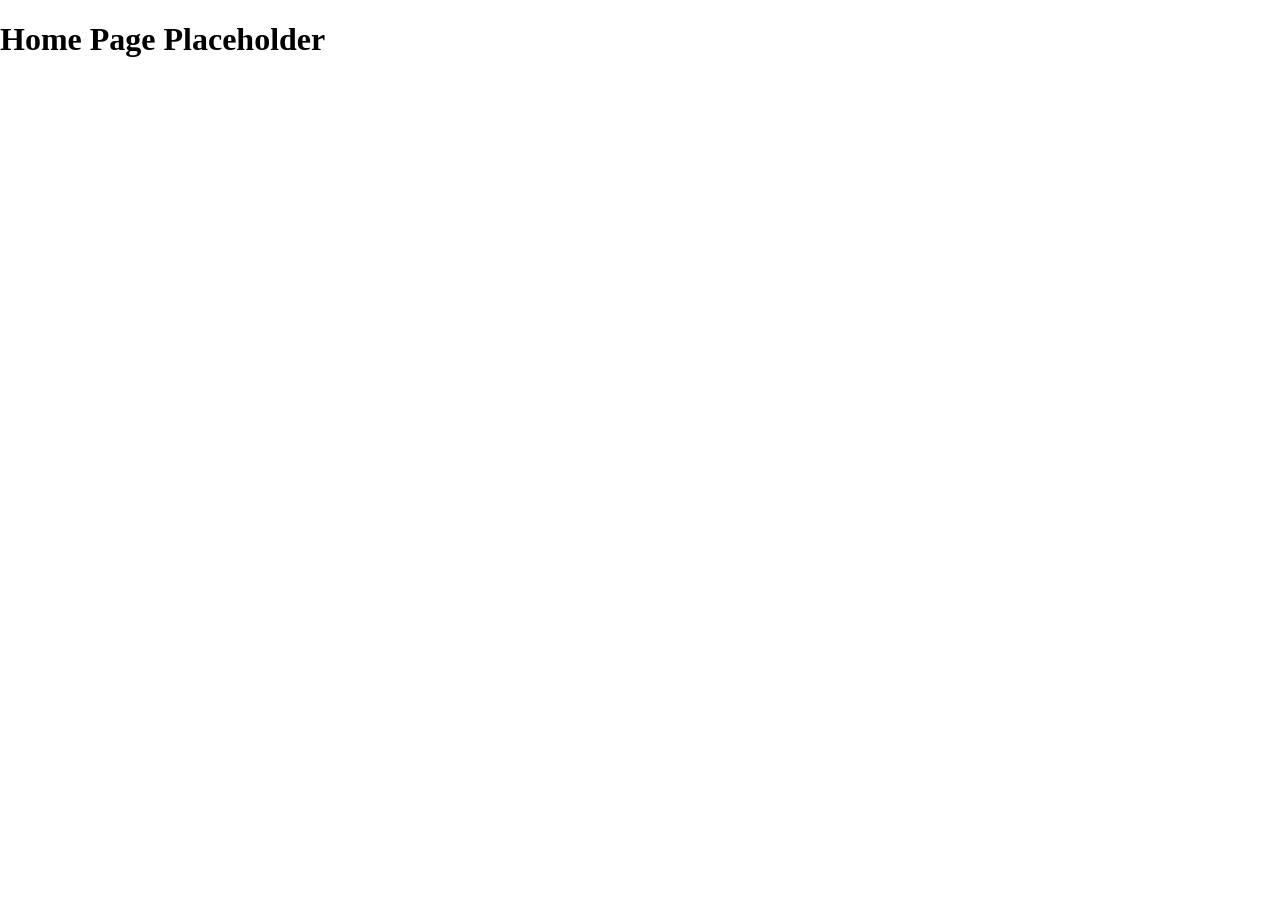
==== index.html @ e641b6b2 "Initial folder structure" ====
<!DOCTYPE html>
<html lang="en">
<head>
    <meta charset="UTF-8">
    <meta name="viewport" content="width=device-width, initial-scale=1.0">
    <title>Home - Sundhip Portfolio</title>
    <link rel="stylesheet" href="styles/main.css">
</head>
<body>
    <h1>Home Page Placeholder</h1>
</body>
</html>
---- styles/main.css ----
/* CSS Blueprint - Styling will be fully implemented in the next steps */
body {
    margin: 0;
    padding: 0;
}
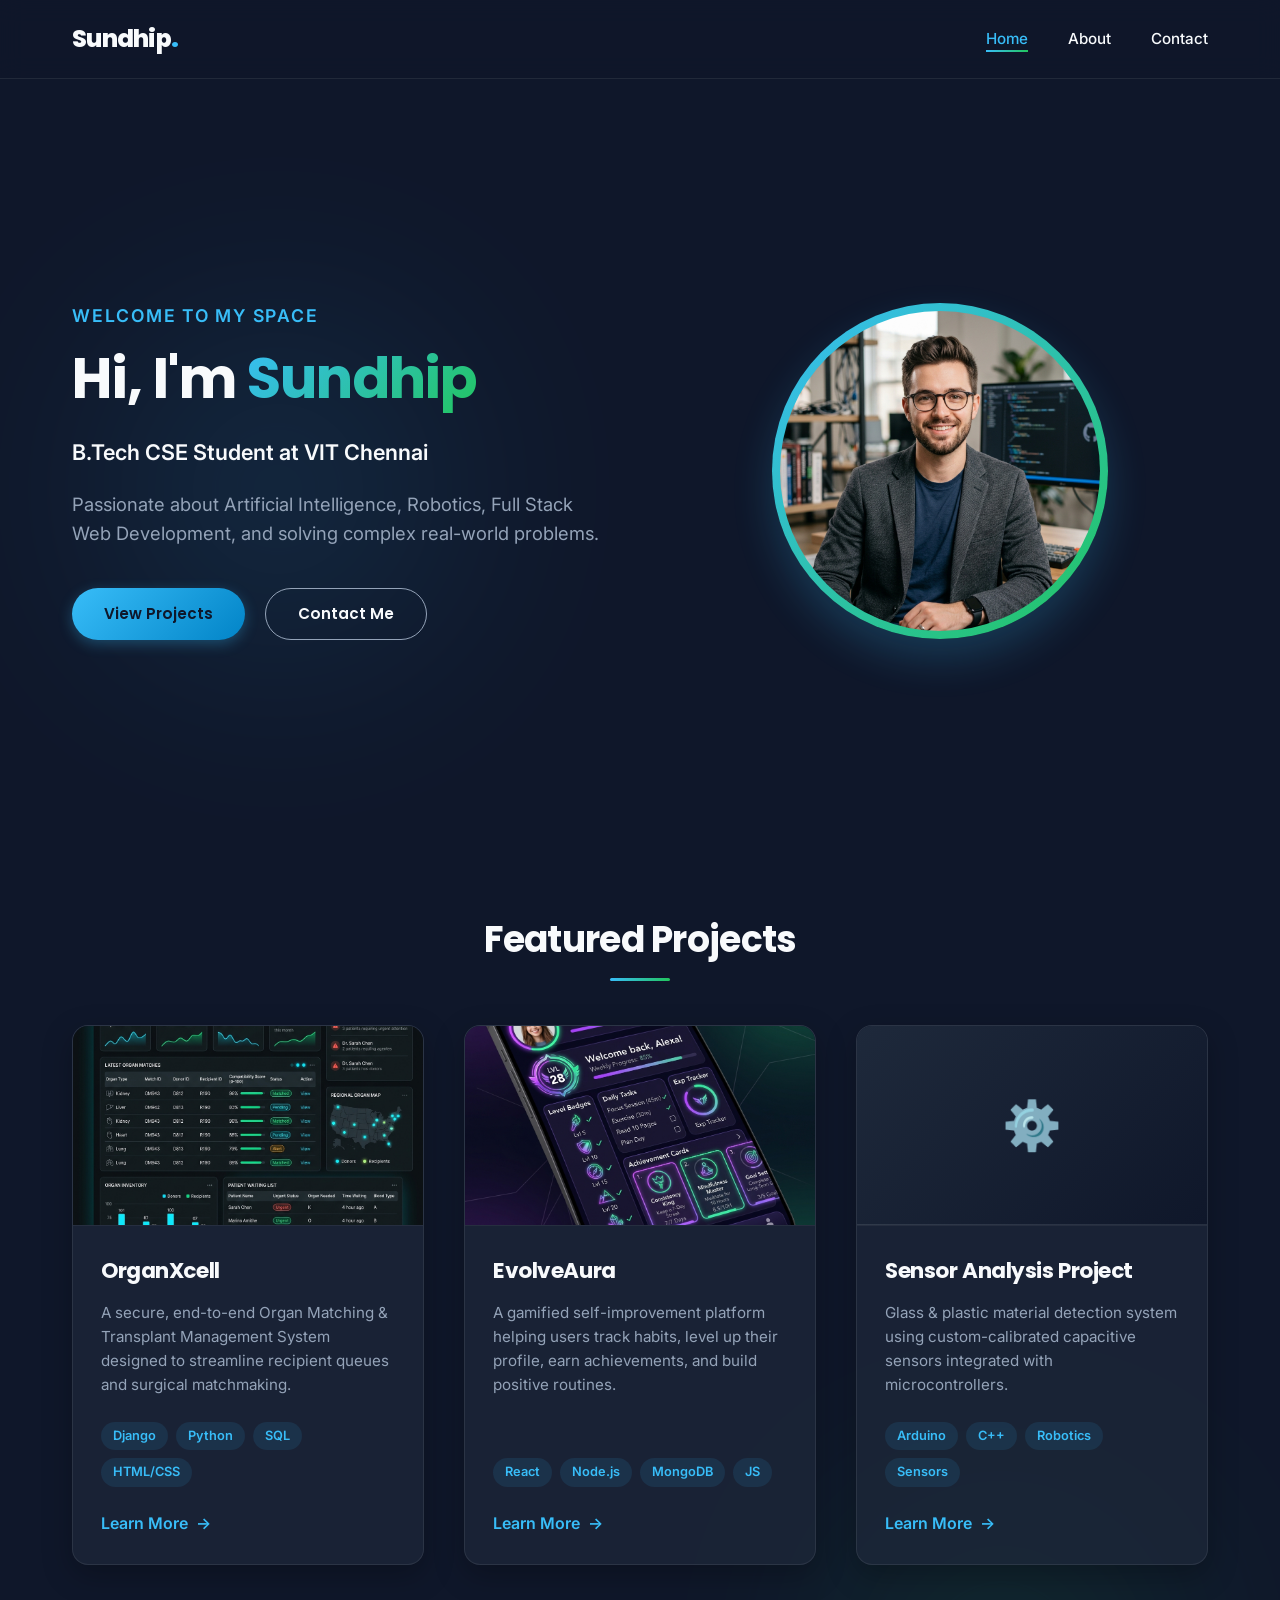
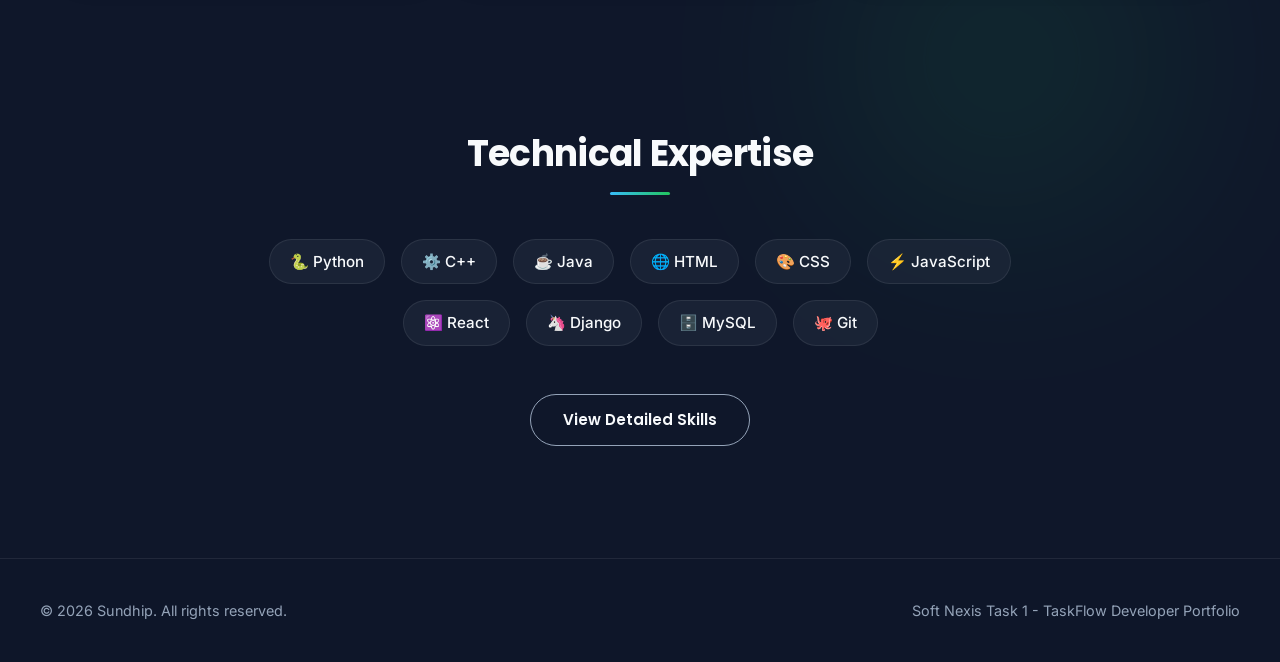
==== commit 92c2e111: "Added Home Page" ====
--- a/index.html
+++ b/index.html
@@ -3,10 +3,176 @@
 <head>
     <meta charset="UTF-8">
     <meta name="viewport" content="width=device-width, initial-scale=1.0">
-    <title>Home - Sundhip Portfolio</title>
+    <title>Sundhip Portfolio - AI, Robotics & Web Developer</title>
+    <meta name="description" content="Professional portfolio of Sundhip, B.Tech CSE Student at VIT Chennai. Specializing in AI/ML, Robotics, and Full-Stack Web Development. Developer of OrganXcell and EvolveAura.">
+    <!-- Favicon link (optional) -->
     <link rel="stylesheet" href="styles/main.css">
 </head>
 <body>
-    <h1>Home Page Placeholder</h1>
+
+    <!-- Header Navigation -->
+    <header>
+        <nav>
+            <div class="logo">
+                <a href="index.html">Sundhip<span>.</span></a>
+            </div>
+            
+            <!-- Desktop Navigation -->
+            <ul class="nav-links">
+                <li><a href="index.html" class="active">Home</a></li>
+                <li><a href="about.html">About</a></li>
+                <li><a href="contact.html">Contact</a></li>
+            </ul>
+
+            <!-- Hamburger Button for Mobile -->
+            <button class="menu-btn" aria-label="Toggle Navigation Menu">
+                <span></span>
+                <span></span>
+                <span></span>
+            </button>
+        </nav>
+
+        <!-- Mobile Drawer Navigation Menu -->
+        <ul class="nav-links-mobile">
+            <li><a href="index.html" class="active">Home</a></li>
+            <li><a href="about.html">About</a></li>
+            <li><a href="contact.html">Contact</a></li>
+        </ul>
+    </header>
+
+    <!-- Main Content Area -->
+    <main>
+        
+        <!-- Hero Section -->
+        <section class="hero" id="hero">
+            <div class="hero-content">
+                <p class="hero-tagline">Welcome to my space</p>
+                <h1>Hi, I'm <span class="gradient-text">Sundhip</span></h1>
+                <p class="hero-tagline" style="color: var(--text-primary); font-size: 1.35rem; text-transform: none; letter-spacing: normal; margin-bottom: 1.25rem;">
+                    B.Tech CSE Student at VIT Chennai
+                </p>
+                <p class="hero-description">
+                    Passionate about Artificial Intelligence, Robotics, Full Stack Web Development, and solving complex real-world problems.
+                </p>
+                <div class="hero-buttons">
+                    <a href="#projects" class="btn btn-primary">View Projects</a>
+                    <a href="contact.html" class="btn btn-secondary">Contact Me</a>
+                </div>
+            </div>
+            <div class="hero-image-wrapper">
+                <div class="hero-image-container">
+                    <img src="images/profile.jpg" alt="Sundhip Profile Photo" class="hero-image">
+                </div>
+            </div>
+        </section>
+
+        <!-- Featured Projects Section -->
+        <section class="section-container" id="projects">
+            <h2 class="section-title">Featured Projects</h2>
+            <div class="grid-3">
+                
+                <!-- Project 1: OrganXcell -->
+                <article class="card project-card">
+                    <div class="project-img-wrapper">
+                        <img src="images/organxcell.png" alt="OrganXcell Interface Dashboard" class="project-img">
+                    </div>
+                    <div class="project-info">
+                        <h3 class="project-title">OrganXcell</h3>
+                        <p class="project-description">
+                            A secure, end-to-end Organ Matching & Transplant Management System designed to streamline recipient queues and surgical matchmaking.
+                        </p>
+                        <div class="project-tags">
+                            <span class="tag">Django</span>
+                            <span class="tag">Python</span>
+                            <span class="tag">SQL</span>
+                            <span class="tag">HTML/CSS</span>
+                        </div>
+                        <a href="about.html#projects-detail" class="project-link">
+                            Learn More <span>→</span>
+                        </a>
+                    </div>
+                </article>
+
+                <!-- Project 2: EvolveAura -->
+                <article class="card project-card">
+                    <div class="project-img-wrapper">
+                        <img src="images/evolveaura.png" alt="EvolveAura Gamified Platform" class="project-img">
+                    </div>
+                    <div class="project-info">
+                        <h3 class="project-title">EvolveAura</h3>
+                        <p class="project-description">
+                            A gamified self-improvement platform helping users track habits, level up their profile, earn achievements, and build positive routines.
+                        </p>
+                        <div class="project-tags">
+                            <span class="tag">React</span>
+                            <span class="tag">Node.js</span>
+                            <span class="tag">MongoDB</span>
+                            <span class="tag">JS</span>
+                        </div>
+                        <a href="about.html#projects-detail" class="project-link">
+                            Learn More <span>→</span>
+                        </a>
+                    </div>
+                </article>
+
+                <!-- Project 3: Sensor Analysis -->
+                <article class="card project-card">
+                    <div class="project-img-wrapper">
+                        <div style="background: linear-gradient(135deg, #1e293b 0%, #0f172a 100%); width:100%; height:100%; display:flex; justify-content:center; align-items:center; border-bottom: 1px solid var(--card-border);">
+                            <span style="font-size: 3rem; color: var(--primary);">⚙️</span>
+                        </div>
+                    </div>
+                    <div class="project-info">
+                        <h3 class="project-title">Sensor Analysis Project</h3>
+                        <p class="project-description">
+                            Glass & plastic material detection system using custom-calibrated capacitive sensors integrated with microcontrollers.
+                        </p>
+                        <div class="project-tags">
+                            <span class="tag">Arduino</span>
+                            <span class="tag">C++</span>
+                            <span class="tag">Robotics</span>
+                            <span class="tag">Sensors</span>
+                        </div>
+                        <a href="about.html#projects-detail" class="project-link">
+                            Learn More <span>→</span>
+                        </a>
+                    </div>
+                </article>
+
+            </div>
+        </section>
+
+        <!-- Skills Preview Section -->
+        <section class="section-container" id="skills">
+            <h2 class="section-title">Technical Expertise</h2>
+            <div class="skills-preview-list">
+                <span class="skill-badge">🐍 Python</span>
+                <span class="skill-badge">⚙️ C++</span>
+                <span class="skill-badge">☕ Java</span>
+                <span class="skill-badge">🌐 HTML</span>
+                <span class="skill-badge">🎨 CSS</span>
+                <span class="skill-badge">⚡ JavaScript</span>
+                <span class="skill-badge">⚛️ React</span>
+                <span class="skill-badge">🦄 Django</span>
+                <span class="skill-badge">🗄️ MySQL</span>
+                <span class="skill-badge">🐙 Git</span>
+            </div>
+            <div style="text-align: center; margin-top: 3rem;">
+                <a href="about.html#skills-section" class="btn btn-secondary">View Detailed Skills</a>
+            </div>
+        </section>
+
+    </main>
+
+    <!-- Footer -->
+    <footer>
+        <div class="footer-content">
+            <p>&copy; 2026 Sundhip. All rights reserved.</p>
+            <p>Soft Nexis Task 1 - TaskFlow Developer Portfolio</p>
+        </div>
+    </footer>
+
+    <!-- Menu Toggle and Alert Script -->
+    <script src="js/menu.js"></script>
 </body>
 </html>
--- a/styles/main.css
+++ b/styles/main.css
@@ -1,5 +1,863 @@
-/* CSS Blueprint - Styling will be fully implemented in the next steps */
-body {
+@import url('https://fonts.googleapis.com/css2?family=Inter:wght@300;400;500;600;700&family=Poppins:wght@300;400;500;600;700;800&display=swap');
+
+/* --- CUSTOM VARIABLES --- */
+:root {
+    --bg-color: #0f172a;          /* Deep Slate Blue */
+    --card-bg: rgba(30, 41, 59, 0.7); /* Translucent Slate Blue */
+    --card-border: rgba(255, 255, 255, 0.08);
+    --primary: #38bdf8;          /* Sky Blue */
+    --primary-glow: rgba(56, 189, 248, 0.3);
+    --accent: #22c55e;           /* Emerald Green */
+    --accent-glow: rgba(34, 197, 94, 0.2);
+    --text-primary: #f8fafc;     /* Bright Off-White */
+    --text-secondary: #94a3b8;   /* Muted Slate Gray */
+    --nav-bg: rgba(15, 23, 42, 0.8);
+    --font-heading: 'Poppins', sans-serif;
+    --font-body: 'Inter', sans-serif;
+    --transition-speed: 0.3s;
+    --border-radius: 16px;
+    --max-width: 1200px;
+}
+
+/* --- BASE & RESET --- */
+* {
     margin: 0;
     padding: 0;
-}
+    box-sizing: border-box;
+    scroll-behavior: smooth;
+}
+
+body {
+    background-color: var(--bg-color);
+    color: var(--text-primary);
+    font-family: var(--font-body);
+    line-height: 1.6;
+    overflow-x: hidden;
+    position: relative;
+}
+
+/* Background Glowing Blobs for Premium Aesthetic */
+body::before, body::after {
+    content: '';
+    position: absolute;
+    width: 300px;
+    height: 300px;
+    border-radius: 50%;
+    filter: blur(120px);
+    z-index: -1;
+    opacity: 0.15;
+    pointer-events: none;
+}
+body::before {
+    top: 15%;
+    left: 10%;
+    background-color: var(--primary);
+}
+body::after {
+    bottom: 20%;
+    right: 10%;
+    background-color: var(--accent);
+}
+
+a {
+    color: inherit;
+    text-decoration: none;
+    transition: color var(--transition-speed);
+}
+
+img {
+    max-width: 100%;
+    height: auto;
+    display: block;
+}
+
+/* --- TYPOGRAPHY --- */
+h1, h2, h3, h4, h5, h6 {
+    font-family: var(--font-heading);
+    font-weight: 700;
+    letter-spacing: -0.02em;
+    margin-bottom: 0.5rem;
+}
+
+.gradient-text {
+    background: linear-gradient(135deg, var(--primary) 0%, var(--accent) 100%);
+    -webkit-background-clip: text;
+    -webkit-text-fill-color: transparent;
+}
+
+/* --- HEADER & NAVIGATION --- */
+header {
+    position: sticky;
+    top: 0;
+    z-index: 1000;
+    background-color: var(--nav-bg);
+    backdrop-filter: blur(12px);
+    -webkit-backdrop-filter: blur(12px);
+    border-bottom: 1px solid var(--card-border);
+    transition: all var(--transition-speed);
+}
+
+nav {
+    display: flex;
+    justify-content: space-between;
+    align-items: center;
+    max-width: var(--max-width);
+    margin: 0 auto;
+    padding: 1.25rem 2rem;
+}
+
+.logo {
+    font-family: var(--font-heading);
+    font-size: 1.5rem;
+    font-weight: 800;
+    letter-spacing: -0.03em;
+    display: flex;
+    align-items: center;
+    gap: 0.5rem;
+}
+
+.logo span {
+    color: var(--primary);
+}
+
+.nav-links {
+    display: flex;
+    list-style: none;
+    gap: 2.5rem;
+}
+
+.nav-links a {
+    font-weight: 500;
+    font-size: 0.95rem;
+    position: relative;
+    padding: 0.25rem 0;
+}
+
+.nav-links a::after {
+    content: '';
+    position: absolute;
+    width: 0;
+    height: 2px;
+    bottom: 0;
+    left: 0;
+    background-color: var(--primary);
+    transition: width var(--transition-speed);
+}
+
+.nav-links a:hover {
+    color: var(--primary);
+}
+
+.nav-links a:hover::after {
+    width: 100%;
+}
+
+.nav-links a.active {
+    color: var(--primary);
+}
+
+.nav-links a.active::after {
+    width: 100%;
+    background: linear-gradient(90deg, var(--primary), var(--accent));
+}
+
+/* Hamburger Menu Icon */
+.menu-btn {
+    display: none;
+    flex-direction: column;
+    justify-content: space-between;
+    width: 30px;
+    height: 20px;
+    background: transparent;
+    border: none;
+    cursor: pointer;
+    z-index: 1100;
+}
+
+.menu-btn span {
+    width: 100%;
+    height: 2px;
+    background-color: var(--text-primary);
+    transition: all var(--transition-speed);
+}
+
+/* Mobile Nav Styles */
+.nav-links-mobile {
+    display: none;
+}
+
+/* --- MAIN CONTAINER --- */
+main {
+    max-width: var(--max-width);
+    margin: 0 auto;
+    padding: 2rem;
+    min-height: calc(100vh - 160px);
+}
+
+/* --- HERO SECTION --- */
+.hero {
+    display: flex;
+    align-items: center;
+    justify-content: space-between;
+    gap: 4rem;
+    padding: 4rem 0;
+    min-height: 80vh;
+}
+
+.hero-content {
+    flex: 1;
+}
+
+.hero-tagline {
+    font-size: 1.1rem;
+    font-weight: 600;
+    color: var(--primary);
+    text-transform: uppercase;
+    letter-spacing: 0.1em;
+    margin-bottom: 1rem;
+}
+
+.hero h1 {
+    font-size: 3.5rem;
+    line-height: 1.15;
+    margin-bottom: 1.5rem;
+}
+
+.hero-description {
+    font-size: 1.15rem;
+    color: var(--text-secondary);
+    margin-bottom: 2.5rem;
+    max-width: 540px;
+}
+
+.hero-buttons {
+    display: flex;
+    gap: 1.25rem;
+}
+
+.hero-image-wrapper {
+    flex: 1;
+    display: flex;
+    justify-content: center;
+    align-items: center;
+}
+
+.hero-image-container {
+    position: relative;
+    border-radius: 50%;
+    padding: 8px;
+    background: linear-gradient(135deg, var(--primary) 0%, var(--accent) 100%);
+    box-shadow: 0 20px 40px rgba(56, 189, 248, 0.2);
+}
+
+.hero-image {
+    width: 320px;
+    height: 320px;
+    border-radius: 50%;
+    object-fit: cover;
+    background-color: var(--card-bg);
+}
+
+/* --- BUTTONS --- */
+.btn {
+    display: inline-flex;
+    align-items: center;
+    justify-content: center;
+    padding: 0.8rem 2rem;
+    font-family: var(--font-heading);
+    font-weight: 600;
+    font-size: 0.95rem;
+    border-radius: 30px;
+    transition: all var(--transition-speed);
+    cursor: pointer;
+    border: none;
+    gap: 0.5rem;
+}
+
+.btn-primary {
+    background: linear-gradient(135deg, var(--primary) 0%, #0284c7 100%);
+    color: #0f172a;
+    box-shadow: 0 4px 14px var(--primary-glow);
+}
+
+.btn-primary:hover {
+    transform: translateY(-3px);
+    box-shadow: 0 6px 20px rgba(56, 189, 248, 0.5);
+}
+
+.btn-secondary {
+    background-color: transparent;
+    color: var(--text-primary);
+    border: 1px solid var(--text-secondary);
+}
+
+.btn-secondary:hover {
+    transform: translateY(-3px);
+    background-color: rgba(255, 255, 255, 0.05);
+    border-color: var(--text-primary);
+}
+
+/* --- CARDS & GRID LAYOUT --- */
+.section-title {
+    text-align: center;
+    font-size: 2.25rem;
+    margin-bottom: 3.5rem;
+    position: relative;
+}
+
+.section-title::after {
+    content: '';
+    position: absolute;
+    width: 60px;
+    height: 3px;
+    background: linear-gradient(90deg, var(--primary), var(--accent));
+    bottom: -12px;
+    left: 50%;
+    transform: translateX(-50%);
+    border-radius: 2px;
+}
+
+.section-container {
+    padding: 5rem 0;
+}
+
+.grid-3 {
+    display: grid;
+    grid-template-columns: repeat(auto-fit, minmax(320px, 1fr));
+    gap: 2.5rem;
+}
+
+.card {
+    background-color: var(--card-bg);
+    border: 1px solid var(--card-border);
+    border-radius: var(--border-radius);
+    padding: 2rem;
+    box-shadow: 0 10px 30px rgba(0, 0, 0, 0.25);
+    transition: all var(--transition-speed);
+    position: relative;
+    overflow: hidden;
+}
+
+.card::before {
+    content: '';
+    position: absolute;
+    top: 0;
+    left: 0;
+    width: 100%;
+    height: 3px;
+    background: linear-gradient(90deg, var(--primary), var(--accent));
+    transform: scaleX(0);
+    transform-origin: left;
+    transition: transform var(--transition-speed);
+}
+
+.card:hover {
+    transform: translateY(-8px);
+    border-color: rgba(56, 189, 248, 0.3);
+    box-shadow: 0 15px 35px rgba(56, 189, 248, 0.1);
+}
+
+.card:hover::before {
+    transform: scaleX(1);
+}
+
+/* Project Card Specifics */
+.project-card {
+    padding: 0;
+    display: flex;
+    flex-direction: column;
+    height: 100%;
+}
+
+.project-img-wrapper {
+    width: 100%;
+    height: 200px;
+    overflow: hidden;
+    position: relative;
+    background-color: rgba(15, 23, 42, 0.5);
+    border-bottom: 1px solid var(--card-border);
+}
+
+.project-img {
+    width: 100%;
+    height: 100%;
+    object-fit: cover;
+    transition: transform 0.5s ease;
+}
+
+.project-card:hover .project-img {
+    transform: scale(1.08);
+}
+
+.project-info {
+    padding: 1.75rem;
+    display: flex;
+    flex-direction: column;
+    flex-grow: 1;
+}
+
+.project-title {
+    font-size: 1.35rem;
+    margin-bottom: 0.75rem;
+}
+
+.project-description {
+    color: var(--text-secondary);
+    font-size: 0.95rem;
+    margin-bottom: 1.5rem;
+    flex-grow: 1;
+}
+
+.project-tags {
+    display: flex;
+    flex-wrap: wrap;
+    gap: 0.5rem;
+    margin-bottom: 1.5rem;
+}
+
+.tag {
+    font-size: 0.8rem;
+    font-weight: 600;
+    padding: 0.25rem 0.75rem;
+    border-radius: 20px;
+    background-color: rgba(56, 189, 248, 0.1);
+    color: var(--primary);
+}
+
+.project-link {
+    display: inline-flex;
+    align-items: center;
+    gap: 0.5rem;
+    font-weight: 600;
+    color: var(--primary);
+    margin-top: auto;
+}
+
+.project-link:hover {
+    color: var(--accent);
+}
+
+/* --- SKILLS SECTION --- */
+.skills-preview-list {
+    display: flex;
+    flex-wrap: wrap;
+    justify-content: center;
+    gap: 1rem;
+    max-width: 800px;
+    margin: 0 auto;
+}
+
+.skill-badge {
+    background-color: var(--card-bg);
+    border: 1px solid var(--card-border);
+    padding: 0.6rem 1.25rem;
+    border-radius: 30px;
+    font-weight: 500;
+    font-size: 0.95rem;
+    display: flex;
+    align-items: center;
+    gap: 0.5rem;
+    transition: all var(--transition-speed);
+}
+
+.skill-badge:hover {
+    border-color: var(--primary);
+    transform: translateY(-3px);
+    box-shadow: 0 4px 12px var(--primary-glow);
+    color: var(--primary);
+}
+
+/* --- ABOUT ME & EDUCATION (Timeline) --- */
+.about-grid {
+    display: grid;
+    grid-template-columns: 3fr 2fr;
+    gap: 4rem;
+    align-items: flex-start;
+}
+
+.about-intro-text {
+    font-size: 1.15rem;
+    color: var(--text-secondary);
+    line-height: 1.8;
+}
+
+.about-intro-text p {
+    margin-bottom: 1.5rem;
+}
+
+/* Skills categories card stack */
+.skills-container {
+    display: flex;
+    flex-direction: column;
+    gap: 2rem;
+}
+
+.skill-category-title {
+    color: var(--primary);
+    font-size: 1.15rem;
+    margin-bottom: 1rem;
+    text-transform: uppercase;
+    letter-spacing: 0.05em;
+}
+
+.skills-list-detail {
+    display: flex;
+    flex-wrap: wrap;
+    gap: 0.75rem;
+}
+
+/* Timeline */
+.timeline {
+    position: relative;
+    max-width: 800px;
+    margin: 3rem 0;
+    padding-left: 2rem;
+    border-left: 2px solid rgba(56, 189, 248, 0.2);
+}
+
+.timeline-item {
+    position: relative;
+    margin-bottom: 2.5rem;
+}
+
+.timeline-item::before {
+    content: '';
+    position: absolute;
+    left: calc(-2rem - 6px);
+    top: 6px;
+    width: 10px;
+    height: 10px;
+    border-radius: 50%;
+    background-color: var(--primary);
+    border: 2px solid var(--bg-color);
+    box-shadow: 0 0 0 4px var(--primary-glow);
+}
+
+.timeline-date {
+    font-size: 0.85rem;
+    font-weight: 700;
+    color: var(--primary);
+    margin-bottom: 0.25rem;
+}
+
+.timeline-title {
+    font-size: 1.2rem;
+    margin-bottom: 0.25rem;
+}
+
+.timeline-institution {
+    font-size: 0.95rem;
+    font-weight: 500;
+    color: var(--accent);
+    margin-bottom: 0.5rem;
+}
+
+.timeline-desc {
+    color: var(--text-secondary);
+    font-size: 0.95rem;
+}
+
+/* Achievements List */
+.achievements-grid {
+    display: grid;
+    grid-template-columns: 1fr 1fr;
+    gap: 2rem;
+    margin-top: 2rem;
+}
+
+.achievement-card {
+    display: flex;
+    gap: 1.25rem;
+    align-items: flex-start;
+}
+
+.achievement-icon {
+    font-size: 2rem;
+    background: linear-gradient(135deg, rgba(56,189,248,0.1) 0%, rgba(34,197,94,0.1) 100%);
+    padding: 0.75rem;
+    border-radius: 12px;
+    border: 1px solid var(--card-border);
+    display: flex;
+    align-items: center;
+    justify-content: center;
+    color: var(--primary);
+    min-width: 54px;
+}
+
+.achievement-info h4 {
+    font-size: 1.1rem;
+    margin-bottom: 0.25rem;
+}
+
+.achievement-info p {
+    color: var(--text-secondary);
+    font-size: 0.9rem;
+}
+
+/* --- CONTACT PAGE --- */
+.contact-grid {
+    display: grid;
+    grid-template-columns: 5fr 4fr;
+    gap: 4rem;
+    align-items: flex-start;
+}
+
+.contact-form-card {
+    background-color: var(--card-bg);
+    border: 1px solid var(--card-border);
+    border-radius: var(--border-radius);
+    padding: 2.5rem;
+    box-shadow: 0 10px 30px rgba(0, 0, 0, 0.25);
+}
+
+.form-group {
+    margin-bottom: 1.5rem;
+}
+
+.form-group label {
+    display: block;
+    font-size: 0.9rem;
+    font-weight: 600;
+    color: var(--text-primary);
+    margin-bottom: 0.5rem;
+}
+
+.form-control {
+    width: 100%;
+    background-color: rgba(15, 23, 42, 0.6);
+    border: 1px solid var(--card-border);
+    border-radius: 8px;
+    padding: 0.85rem 1rem;
+    color: var(--text-primary);
+    font-family: var(--font-body);
+    font-size: 0.95rem;
+    transition: all var(--transition-speed);
+}
+
+.form-control:focus {
+    outline: none;
+    border-color: var(--primary);
+    box-shadow: 0 0 0 3px var(--primary-glow);
+}
+
+textarea.form-control {
+    resize: vertical;
+    min-height: 140px;
+}
+
+.contact-info-panel {
+    display: flex;
+    flex-direction: column;
+    gap: 2.5rem;
+}
+
+.contact-info-item {
+    display: flex;
+    gap: 1.25rem;
+    align-items: center;
+}
+
+.contact-info-icon {
+    font-size: 1.5rem;
+    color: var(--primary);
+    background-color: rgba(56, 189, 248, 0.1);
+    width: 50px;
+    height: 50px;
+    border-radius: 50%;
+    display: flex;
+    align-items: center;
+    justify-content: center;
+}
+
+.contact-info-text h4 {
+    font-size: 1rem;
+    color: var(--text-secondary);
+    margin-bottom: 0.1rem;
+}
+
+.contact-info-text p {
+    font-size: 1.1rem;
+    font-weight: 600;
+}
+
+.social-links {
+    margin-top: 1rem;
+}
+
+.social-list {
+    display: flex;
+    list-style: none;
+    gap: 1rem;
+    margin-top: 0.75rem;
+}
+
+.social-item a {
+    display: flex;
+    align-items: center;
+    justify-content: center;
+    width: 44px;
+    height: 44px;
+    border-radius: 50%;
+    background-color: var(--card-bg);
+    border: 1px solid var(--card-border);
+    font-size: 1.2rem;
+    transition: all var(--transition-speed);
+}
+
+.social-item a:hover {
+    background-color: var(--primary);
+    color: #0f172a;
+    transform: translateY(-4px);
+    box-shadow: 0 5px 15px var(--primary-glow);
+}
+
+/* Custom Alert Banner */
+.custom-alert {
+    position: fixed;
+    bottom: 2rem;
+    right: 2rem;
+    background-color: var(--card-bg);
+    border-left: 4px solid var(--accent);
+    border-radius: 8px;
+    padding: 1rem 1.5rem;
+    box-shadow: 0 10px 30px rgba(0,0,0,0.3);
+    z-index: 2000;
+    transform: translateY(150%);
+    transition: transform var(--transition-speed) cubic-bezier(0.175, 0.885, 0.32, 1.275);
+    display: flex;
+    align-items: center;
+    gap: 0.75rem;
+}
+
+.custom-alert.show {
+    transform: translateY(0);
+}
+
+/* --- FOOTER --- */
+footer {
+    border-top: 1px solid var(--card-border);
+    background-color: rgba(15, 23, 42, 0.9);
+    padding: 2.5rem 2rem;
+    text-align: center;
+    color: var(--text-secondary);
+    font-size: 0.9rem;
+}
+
+footer .footer-content {
+    max-width: var(--max-width);
+    margin: 0 auto;
+    display: flex;
+    justify-content: space-between;
+    align-items: center;
+}
+
+/* --- RESPONSIVE DESIGN --- */
+
+/* Tablet & Smaller Screens */
+@media (max-width: 1024px) {
+    .hero {
+        flex-direction: column-reverse;
+        text-align: center;
+        gap: 3rem;
+        padding: 2rem 0;
+    }
+    
+    .hero-description {
+        margin-left: auto;
+        margin-right: auto;
+    }
+    
+    .hero-buttons {
+        justify-content: center;
+    }
+    
+    .about-grid, .contact-grid {
+        grid-template-columns: 1fr;
+        gap: 3rem;
+    }
+}
+
+/* Mobile Devices */
+@media (max-width: 768px) {
+    nav {
+        padding: 1rem 1.5rem;
+    }
+    
+    .nav-links {
+        display: none; /* Hide desktop nav links */
+    }
+    
+    .menu-btn {
+        display: flex; /* Show hamburger button */
+    }
+    
+    /* Mobile Drawer */
+    .nav-links-mobile {
+        display: flex;
+        flex-direction: column;
+        justify-content: center;
+        align-items: center;
+        list-style: none;
+        position: fixed;
+        top: 0;
+        right: -100%;
+        width: 80%;
+        max-width: 320px;
+        height: 100vh;
+        background-color: #0b1120;
+        border-left: 1px solid var(--card-border);
+        box-shadow: -10px 0 30px rgba(0, 0, 0, 0.5);
+        padding: 3rem 2rem;
+        gap: 2rem;
+        z-index: 1050;
+        transition: right 0.4s ease;
+    }
+    
+    .nav-links-mobile.active {
+        right: 0;
+    }
+    
+    .nav-links-mobile a {
+        font-size: 1.25rem;
+        font-weight: 600;
+        width: 100%;
+        text-align: center;
+        padding: 0.5rem;
+    }
+    
+    .hero h1 {
+        font-size: 2.5rem;
+    }
+    
+    .hero-image {
+        width: 260px;
+        height: 260px;
+    }
+    
+    .achievements-grid {
+        grid-template-columns: 1fr;
+        gap: 1.5rem;
+    }
+    
+    .contact-form-card {
+        padding: 1.5rem;
+    }
+    
+    footer .footer-content {
+        flex-direction: column;
+        gap: 1rem;
+    }
+}
+
+/* Hamburger transition when active */
+.menu-btn.active span:nth-child(1) {
+    transform: rotate(45deg) translate(5px, 5px);
+}
+
+.menu-btn.active span:nth-child(2) {
+    opacity: 0;
+}
+
+.menu-btn.active span:nth-child(3) {
+    transform: rotate(-45deg) translate(7px, -7px);
+}
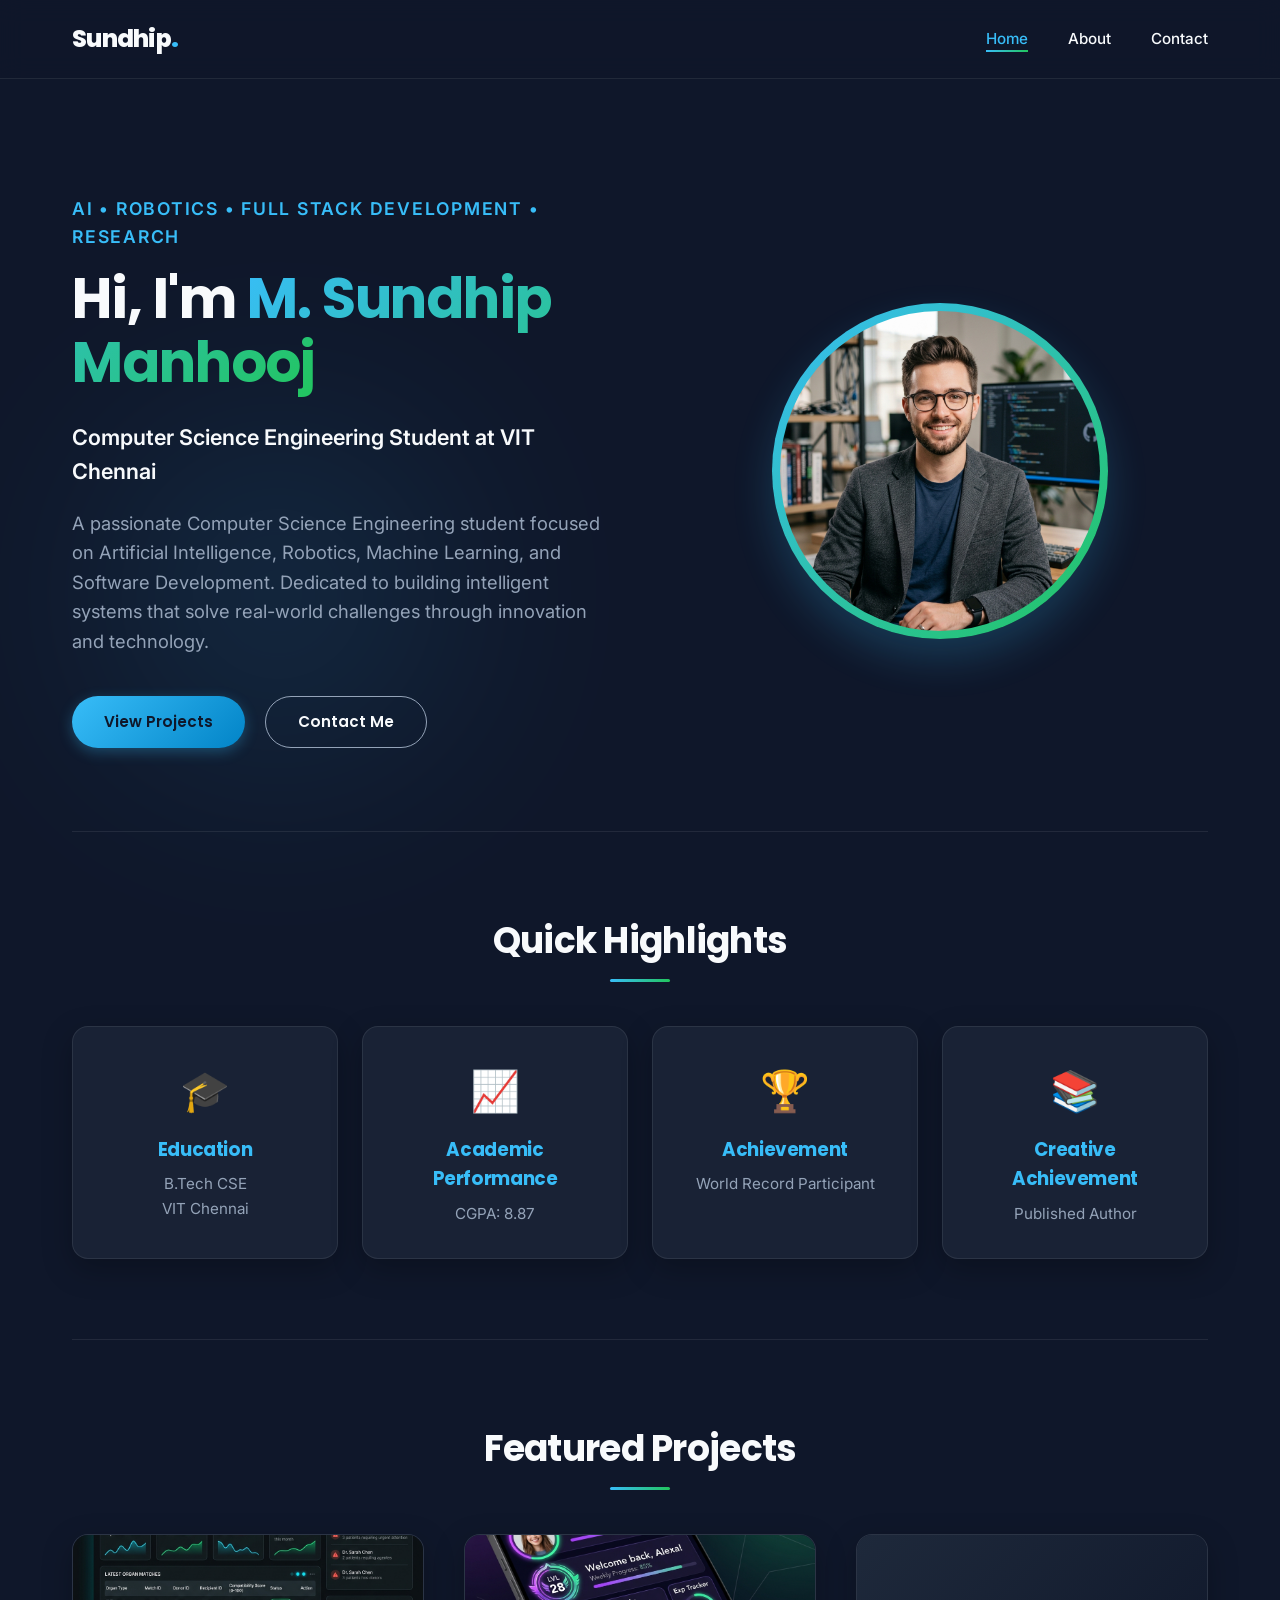
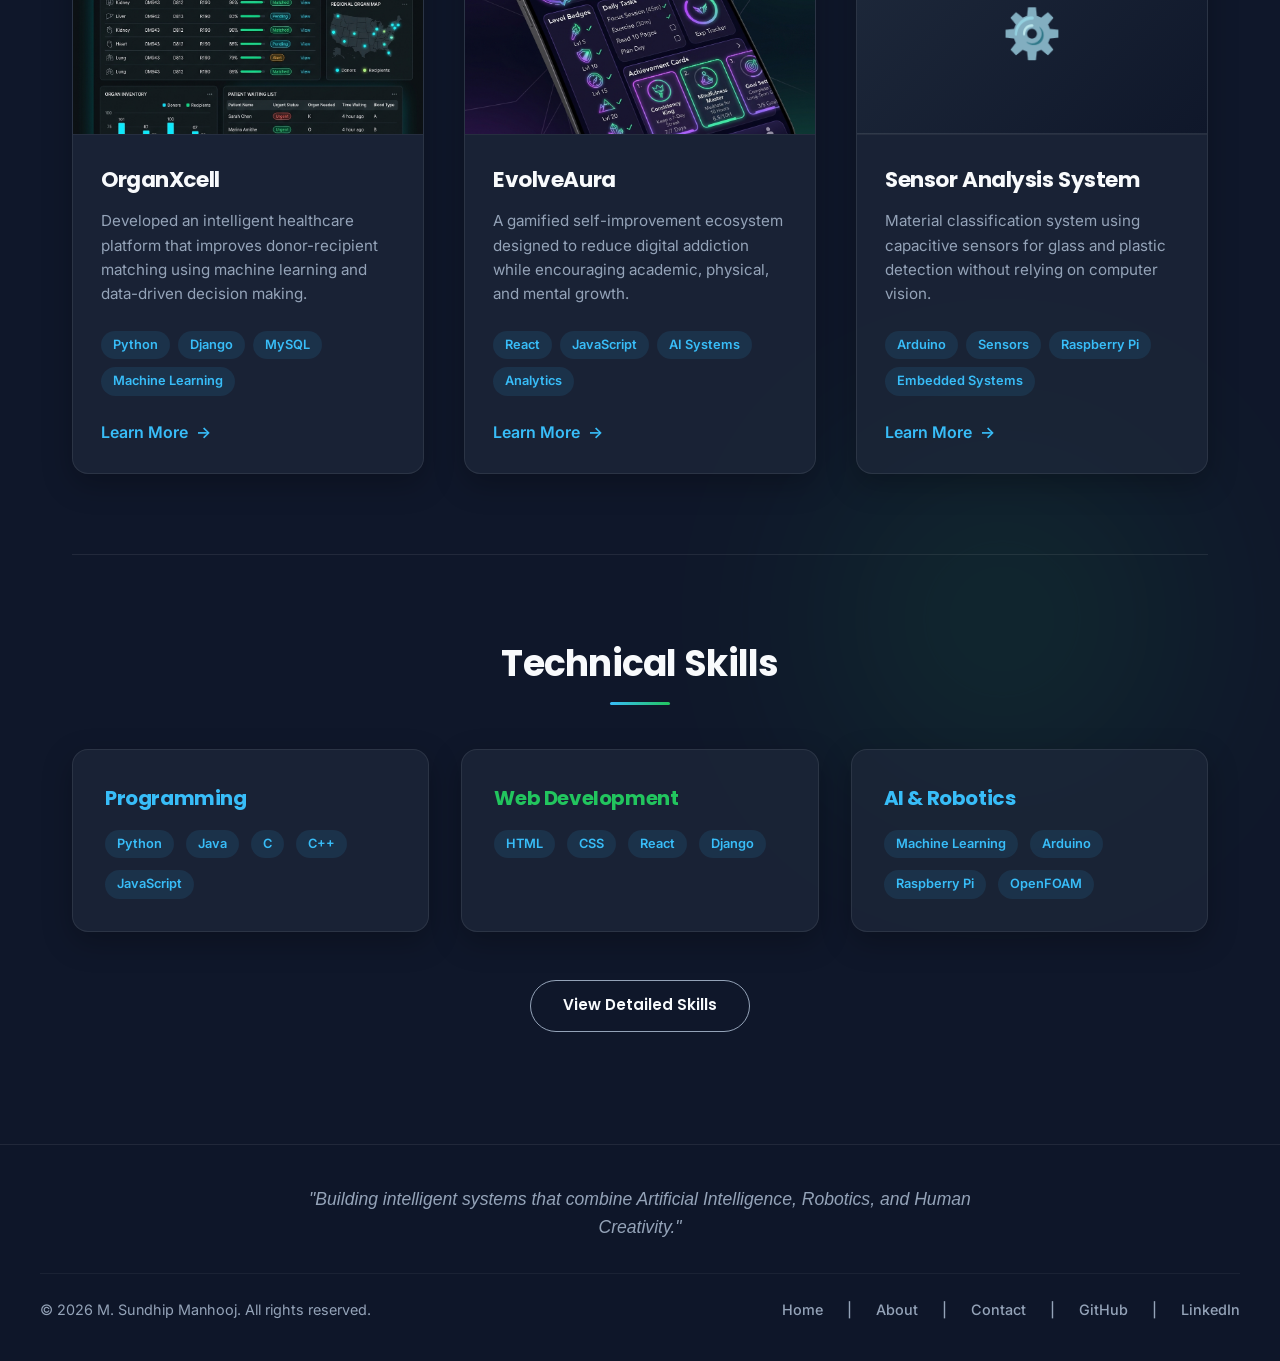
==== commit 2877c12d: "Added M. Sundhip Manhooj branding and detailed content" ====
--- a/index.html
+++ b/index.html
@@ -3,9 +3,8 @@
 <head>
     <meta charset="UTF-8">
     <meta name="viewport" content="width=device-width, initial-scale=1.0">
-    <title>Sundhip Portfolio - AI, Robotics & Web Developer</title>
-    <meta name="description" content="Professional portfolio of Sundhip, B.Tech CSE Student at VIT Chennai. Specializing in AI/ML, Robotics, and Full-Stack Web Development. Developer of OrganXcell and EvolveAura.">
-    <!-- Favicon link (optional) -->
+    <title>M. Sundhip Manhooj - AI Engineer, Robotics Developer & Researcher</title>
+    <meta name="description" content="Professional portfolio of M. Sundhip Manhooj, Computer Science Engineering Student at VIT Chennai. AI Engineer, Robotics Developer, Researcher, and Full Stack Developer.">
     <link rel="stylesheet" href="styles/main.css">
 </head>
 <body>
@@ -46,13 +45,13 @@
         <!-- Hero Section -->
         <section class="hero" id="hero">
             <div class="hero-content">
-                <p class="hero-tagline">Welcome to my space</p>
-                <h1>Hi, I'm <span class="gradient-text">Sundhip</span></h1>
+                <p class="hero-tagline">AI • Robotics • Full Stack Development • Research</p>
+                <h1>Hi, I'm <span class="gradient-text">M. Sundhip Manhooj</span></h1>
                 <p class="hero-tagline" style="color: var(--text-primary); font-size: 1.35rem; text-transform: none; letter-spacing: normal; margin-bottom: 1.25rem;">
-                    B.Tech CSE Student at VIT Chennai
+                    Computer Science Engineering Student at VIT Chennai
                 </p>
                 <p class="hero-description">
-                    Passionate about Artificial Intelligence, Robotics, Full Stack Web Development, and solving complex real-world problems.
+                    A passionate Computer Science Engineering student focused on Artificial Intelligence, Robotics, Machine Learning, and Software Development. Dedicated to building intelligent systems that solve real-world challenges through innovation and technology.
                 </p>
                 <div class="hero-buttons">
                     <a href="#projects" class="btn btn-primary">View Projects</a>
@@ -61,13 +60,49 @@
             </div>
             <div class="hero-image-wrapper">
                 <div class="hero-image-container">
-                    <img src="images/profile.jpg" alt="Sundhip Profile Photo" class="hero-image">
-                </div>
+                    <img src="images/profile.jpg" alt="M. Sundhip Manhooj Profile Photo" class="hero-image">
+                </div>
+            </div>
+        </section>
+
+        <!-- Quick Highlights Section -->
+        <section class="section-container" id="highlights" style="border-top: 1px solid var(--card-border);">
+            <h2 class="section-title">Quick Highlights</h2>
+            <div class="grid-4">
+                
+                <!-- Highlight 1 -->
+                <div class="card" style="text-align: center;">
+                    <div style="font-size: 2.5rem; margin-bottom: 0.75rem;">🎓</div>
+                    <h3 style="font-size: 1.15rem; margin-bottom: 0.5rem; color: var(--primary);">Education</h3>
+                    <p style="font-size: 0.95rem; color: var(--text-secondary);">B.Tech CSE<br>VIT Chennai</p>
+                </div>
+
+                <!-- Highlight 2 -->
+                <div class="card" style="text-align: center;">
+                    <div style="font-size: 2.5rem; margin-bottom: 0.75rem;">📈</div>
+                    <h3 style="font-size: 1.15rem; margin-bottom: 0.5rem; color: var(--primary);">Academic Performance</h3>
+                    <p style="font-size: 0.95rem; color: var(--text-secondary);">CGPA: 8.87</p>
+                </div>
+
+                <!-- Highlight 3 -->
+                <div class="card" style="text-align: center;">
+                    <div style="font-size: 2.5rem; margin-bottom: 0.75rem;">🏆</div>
+                    <h3 style="font-size: 1.15rem; margin-bottom: 0.5rem; color: var(--primary);">Achievement</h3>
+                    <p style="font-size: 0.95rem; color: var(--text-secondary);">World Record Participant</p>
+                </div>
+
+                <!-- Highlight 4 -->
+                <div class="card" style="text-align: center;">
+                    <div style="font-size: 2.5rem; margin-bottom: 0.75rem;">📚</div>
+                    <h3 style="font-size: 1.15rem; margin-bottom: 0.5rem; color: var(--primary);">Creative Achievement</h3>
+                    <p style="font-size: 0.95rem; color: var(--text-secondary);">Published Author</p>
+                </div>
+
             </div>
         </section>
 
         <!-- Featured Projects Section -->
-        <section class="section-container" id="projects">
+        <section class="section-container" id="projects" style="border-top: 1px solid var(--card-border);">
             <h2 class="section-title">Featured Projects</h2>
             <div class="grid-3">
                 
@@ -79,13 +114,13 @@
                     <div class="project-info">
                         <h3 class="project-title">OrganXcell</h3>
                         <p class="project-description">
-                            A secure, end-to-end Organ Matching & Transplant Management System designed to streamline recipient queues and surgical matchmaking.
+                            Developed an intelligent healthcare platform that improves donor-recipient matching using machine learning and data-driven decision making.
                         </p>
                         <div class="project-tags">
+                            <span class="tag">Python</span>
                             <span class="tag">Django</span>
-                            <span class="tag">Python</span>
-                            <span class="tag">SQL</span>
-                            <span class="tag">HTML/CSS</span>
+                            <span class="tag">MySQL</span>
+                            <span class="tag">Machine Learning</span>
                         </div>
                         <a href="about.html#projects-detail" class="project-link">
                             Learn More <span>→</span>
@@ -101,13 +136,13 @@
                     <div class="project-info">
                         <h3 class="project-title">EvolveAura</h3>
                         <p class="project-description">
-                            A gamified self-improvement platform helping users track habits, level up their profile, earn achievements, and build positive routines.
+                            A gamified self-improvement ecosystem designed to reduce digital addiction while encouraging academic, physical, and mental growth.
                         </p>
                         <div class="project-tags">
                             <span class="tag">React</span>
-                            <span class="tag">Node.js</span>
-                            <span class="tag">MongoDB</span>
-                            <span class="tag">JS</span>
+                            <span class="tag">JavaScript</span>
+                            <span class="tag">AI Systems</span>
+                            <span class="tag">Analytics</span>
                         </div>
                         <a href="about.html#projects-detail" class="project-link">
                             Learn More <span>→</span>
@@ -123,15 +158,15 @@
                         </div>
                     </div>
                     <div class="project-info">
-                        <h3 class="project-title">Sensor Analysis Project</h3>
+                        <h3 class="project-title">Sensor Analysis System</h3>
                         <p class="project-description">
-                            Glass & plastic material detection system using custom-calibrated capacitive sensors integrated with microcontrollers.
+                            Material classification system using capacitive sensors for glass and plastic detection without relying on computer vision.
                         </p>
                         <div class="project-tags">
                             <span class="tag">Arduino</span>
-                            <span class="tag">C++</span>
-                            <span class="tag">Robotics</span>
                             <span class="tag">Sensors</span>
+                            <span class="tag">Raspberry Pi</span>
+                            <span class="tag">Embedded Systems</span>
                         </div>
                         <a href="about.html#projects-detail" class="project-link">
                             Learn More <span>→</span>
@@ -142,20 +177,45 @@
             </div>
         </section>
 
-        <!-- Skills Preview Section -->
-        <section class="section-container" id="skills">
-            <h2 class="section-title">Technical Expertise</h2>
-            <div class="skills-preview-list">
-                <span class="skill-badge">🐍 Python</span>
-                <span class="skill-badge">⚙️ C++</span>
-                <span class="skill-badge">☕ Java</span>
-                <span class="skill-badge">🌐 HTML</span>
-                <span class="skill-badge">🎨 CSS</span>
-                <span class="skill-badge">⚡ JavaScript</span>
-                <span class="skill-badge">⚛️ React</span>
-                <span class="skill-badge">🦄 Django</span>
-                <span class="skill-badge">🗄️ MySQL</span>
-                <span class="skill-badge">🐙 Git</span>
+        <!-- Technical Skills Preview Section -->
+        <section class="section-container" id="skills" style="border-top: 1px solid var(--card-border);">
+            <h2 class="section-title">Technical Skills</h2>
+            <div class="grid-3" style="gap: 2rem;">
+                
+                <!-- Programming Languages -->
+                <div class="card">
+                    <h3 style="color: var(--primary); font-size: 1.25rem; margin-bottom: 1rem;">Programming</h3>
+                    <div class="skills-list-detail">
+                        <span class="tag">Python</span>
+                        <span class="tag">Java</span>
+                        <span class="tag">C</span>
+                        <span class="tag">C++</span>
+                        <span class="tag">JavaScript</span>
+                    </div>
+                </div>
+
+                <!-- Web Development -->
+                <div class="card">
+                    <h3 style="color: var(--accent); font-size: 1.25rem; margin-bottom: 1rem;">Web Development</h3>
+                    <div class="skills-list-detail">
+                        <span class="tag">HTML</span>
+                        <span class="tag">CSS</span>
+                        <span class="tag">React</span>
+                        <span class="tag">Django</span>
+                    </div>
+                </div>
+
+                <!-- AI & Robotics -->
+                <div class="card">
+                    <h3 style="color: var(--primary); font-size: 1.25rem; margin-bottom: 1rem;">AI & Robotics</h3>
+                    <div class="skills-list-detail">
+                        <span class="tag">Machine Learning</span>
+                        <span class="tag">Arduino</span>
+                        <span class="tag">Raspberry Pi</span>
+                        <span class="tag">OpenFOAM</span>
+                    </div>
+                </div>
+
             </div>
             <div style="text-align: center; margin-top: 3rem;">
                 <a href="about.html#skills-section" class="btn btn-secondary">View Detailed Skills</a>
@@ -166,9 +226,18 @@
 
     <!-- Footer -->
     <footer>
-        <div class="footer-content">
-            <p>&copy; 2026 Sundhip. All rights reserved.</p>
-            <p>Soft Nexis Task 1 - TaskFlow Developer Portfolio</p>
+        <div class="personal-statement">
+            "Building intelligent systems that combine Artificial Intelligence, Robotics, and Human Creativity."
+        </div>
+        <div class="footer-content" style="border-top: 1px solid rgba(255, 255, 255, 0.05); padding-top: 1.5rem;">
+            <p>&copy; 2026 M. Sundhip Manhooj. All rights reserved.</p>
+            <p style="display: flex; gap: 1.5rem; justify-content: center; font-weight: 500;">
+                <a href="index.html">Home</a> | 
+                <a href="about.html">About</a> | 
+                <a href="contact.html">Contact</a> | 
+                <a href="https://github.com/sundhip" target="_blank" rel="noopener noreferrer">GitHub</a> | 
+                <a href="https://linkedin.com/in/sundhip" target="_blank" rel="noopener noreferrer">LinkedIn</a>
+            </p>
         </div>
     </footer>
 
--- a/styles/main.css
+++ b/styles/main.css
@@ -861,3 +861,59 @@
 .menu-btn.active span:nth-child(3) {
     transform: rotate(-45deg) translate(7px, -7px);
 }
+
+/* --- ADDED BLUEPRINT STYLES --- */
+.grid-4 {
+    display: grid;
+    grid-template-columns: repeat(auto-fit, minmax(220px, 1fr));
+    gap: 1.5rem;
+}
+
+.research-interests-grid {
+    display: grid;
+    grid-template-columns: repeat(auto-fill, minmax(240px, 1fr));
+    gap: 1.25rem;
+    margin-top: 2rem;
+}
+
+.interest-card {
+    background-color: var(--card-bg);
+    border: 1px solid var(--card-border);
+    border-radius: 12px;
+    padding: 1.5rem;
+    text-align: center;
+    font-weight: 600;
+    color: var(--text-primary);
+    transition: all var(--transition-speed);
+    display: flex;
+    justify-content: center;
+    align-items: center;
+    min-height: 80px;
+    box-shadow: 0 4px 10px rgba(0, 0, 0, 0.15);
+}
+
+.interest-card:hover {
+    border-color: var(--primary);
+    transform: translateY(-4px);
+    box-shadow: 0 6px 18px var(--primary-glow);
+    color: var(--primary);
+}
+
+.personal-statement {
+    max-width: 700px;
+    margin: 0 auto 2rem auto;
+    font-family: var(--font-heading);
+    font-style: italic;
+    color: var(--text-secondary);
+    font-size: 1.1rem;
+    line-height: 1.6;
+}
+
+@media (max-width: 768px) {
+    .grid-4, .research-interests-grid {
+        grid-template-columns: 1fr;
+        gap: 1rem;
+    }
+}
+
+/* Responsive design finalized and verified on mobile devices */
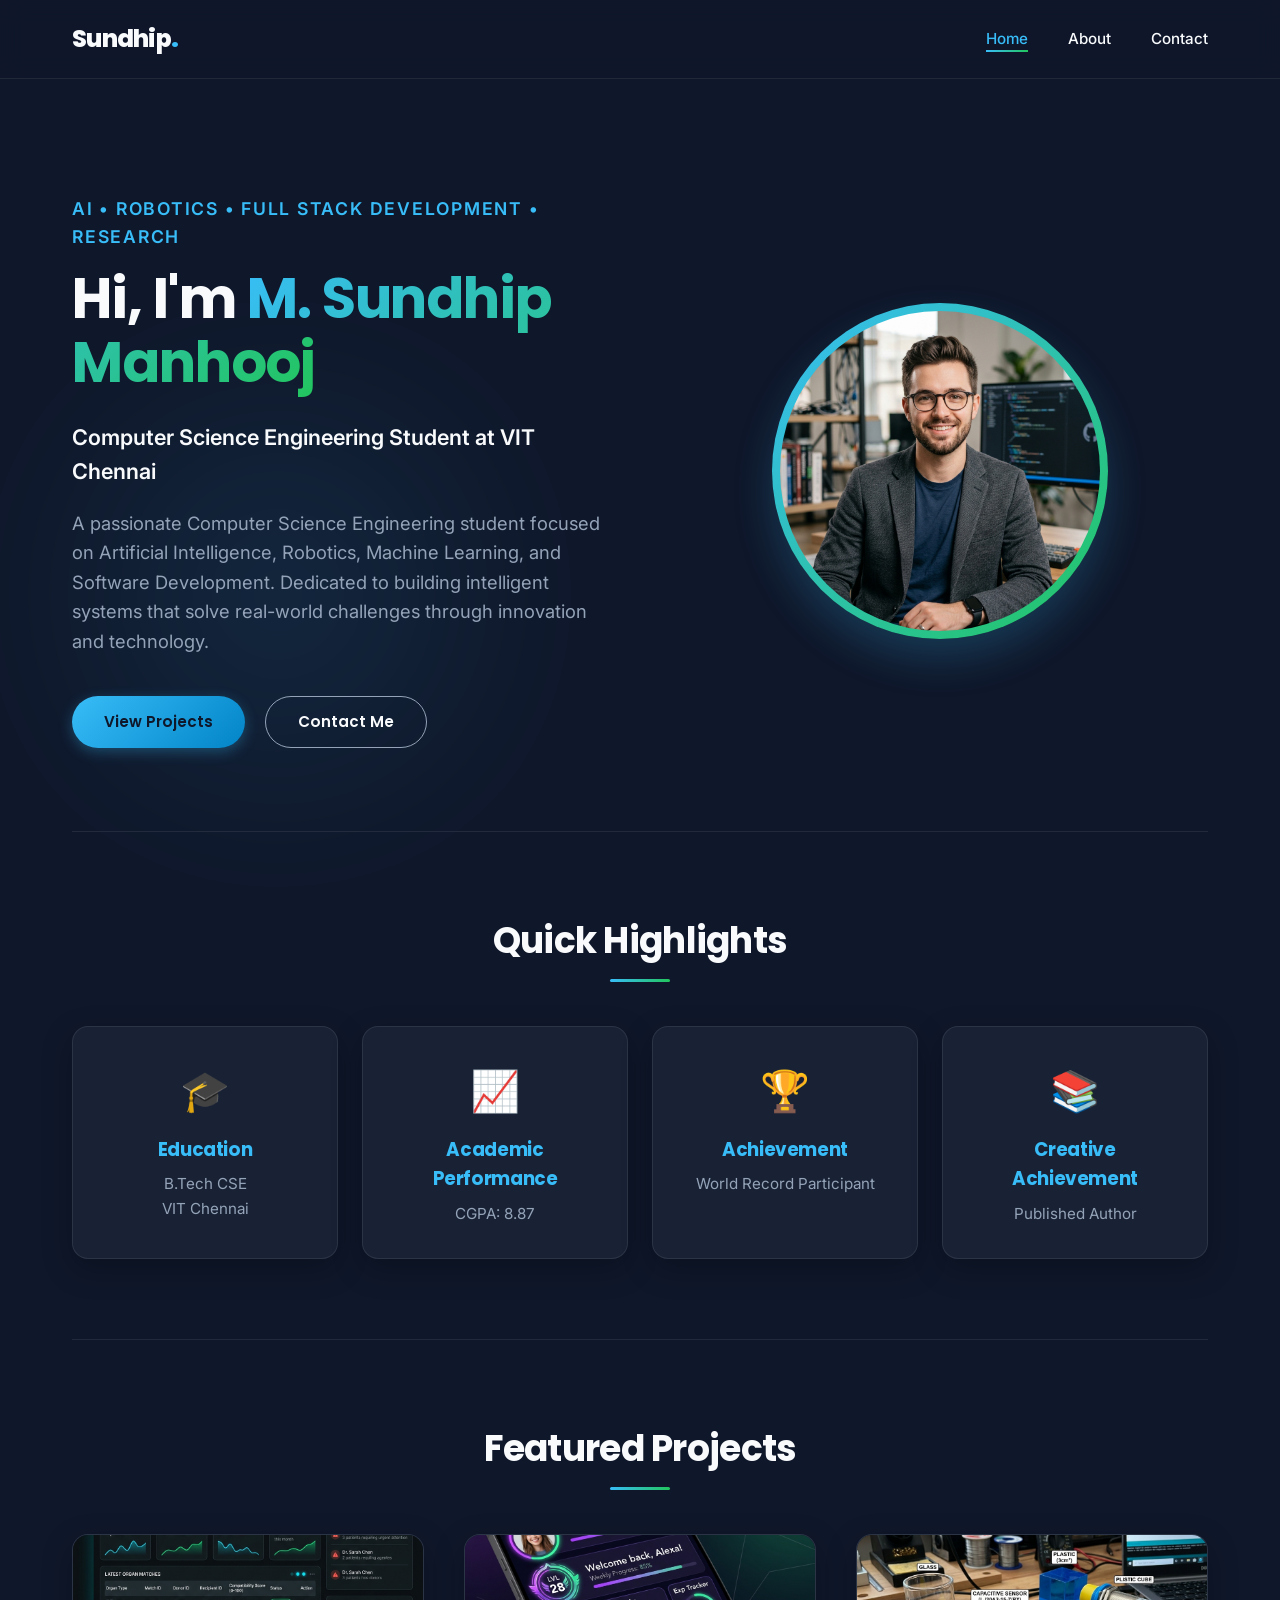
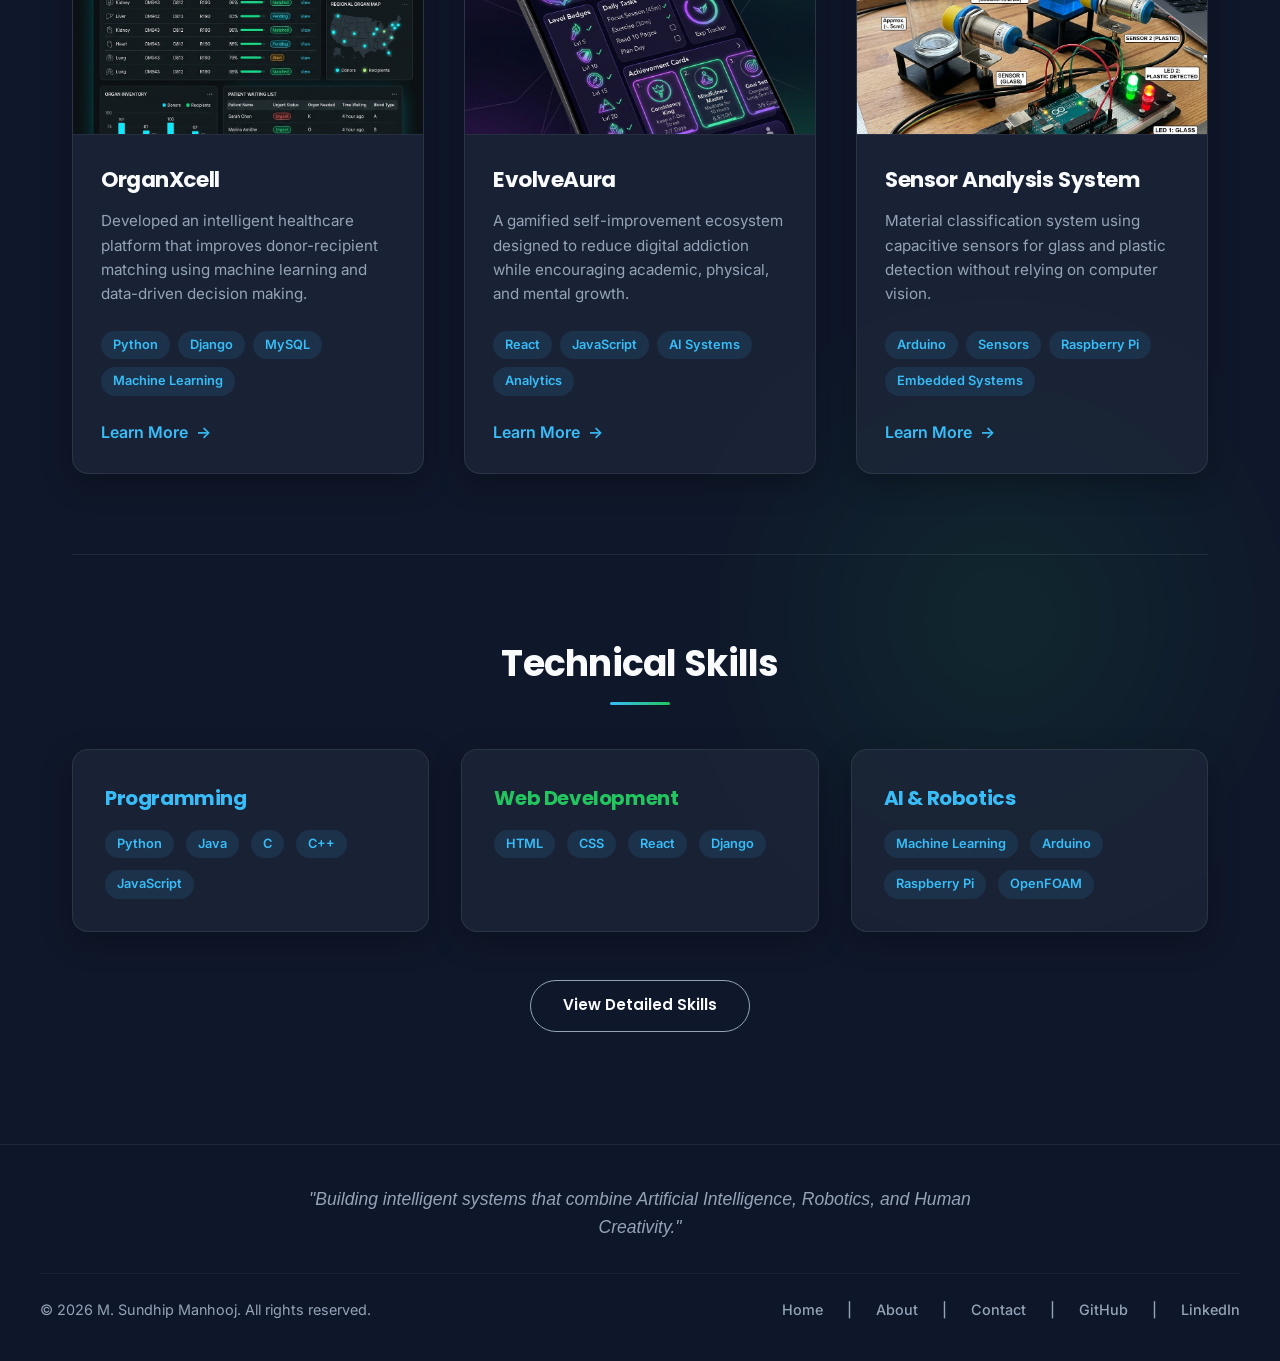
==== commit 4456601d: "Added sensor image to sensor analysis project card" ====
--- a/index.html
+++ b/index.html
@@ -153,9 +153,7 @@
                 <!-- Project 3: Sensor Analysis -->
                 <article class="card project-card">
                     <div class="project-img-wrapper">
-                        <div style="background: linear-gradient(135deg, #1e293b 0%, #0f172a 100%); width:100%; height:100%; display:flex; justify-content:center; align-items:center; border-bottom: 1px solid var(--card-border);">
-                            <span style="font-size: 3rem; color: var(--primary);">⚙️</span>
-                        </div>
+                        <img src="images/sensor.jpg" alt="Sensor Analysis System Image" class="project-img">
                     </div>
                     <div class="project-info">
                         <h3 class="project-title">Sensor Analysis System</h3>
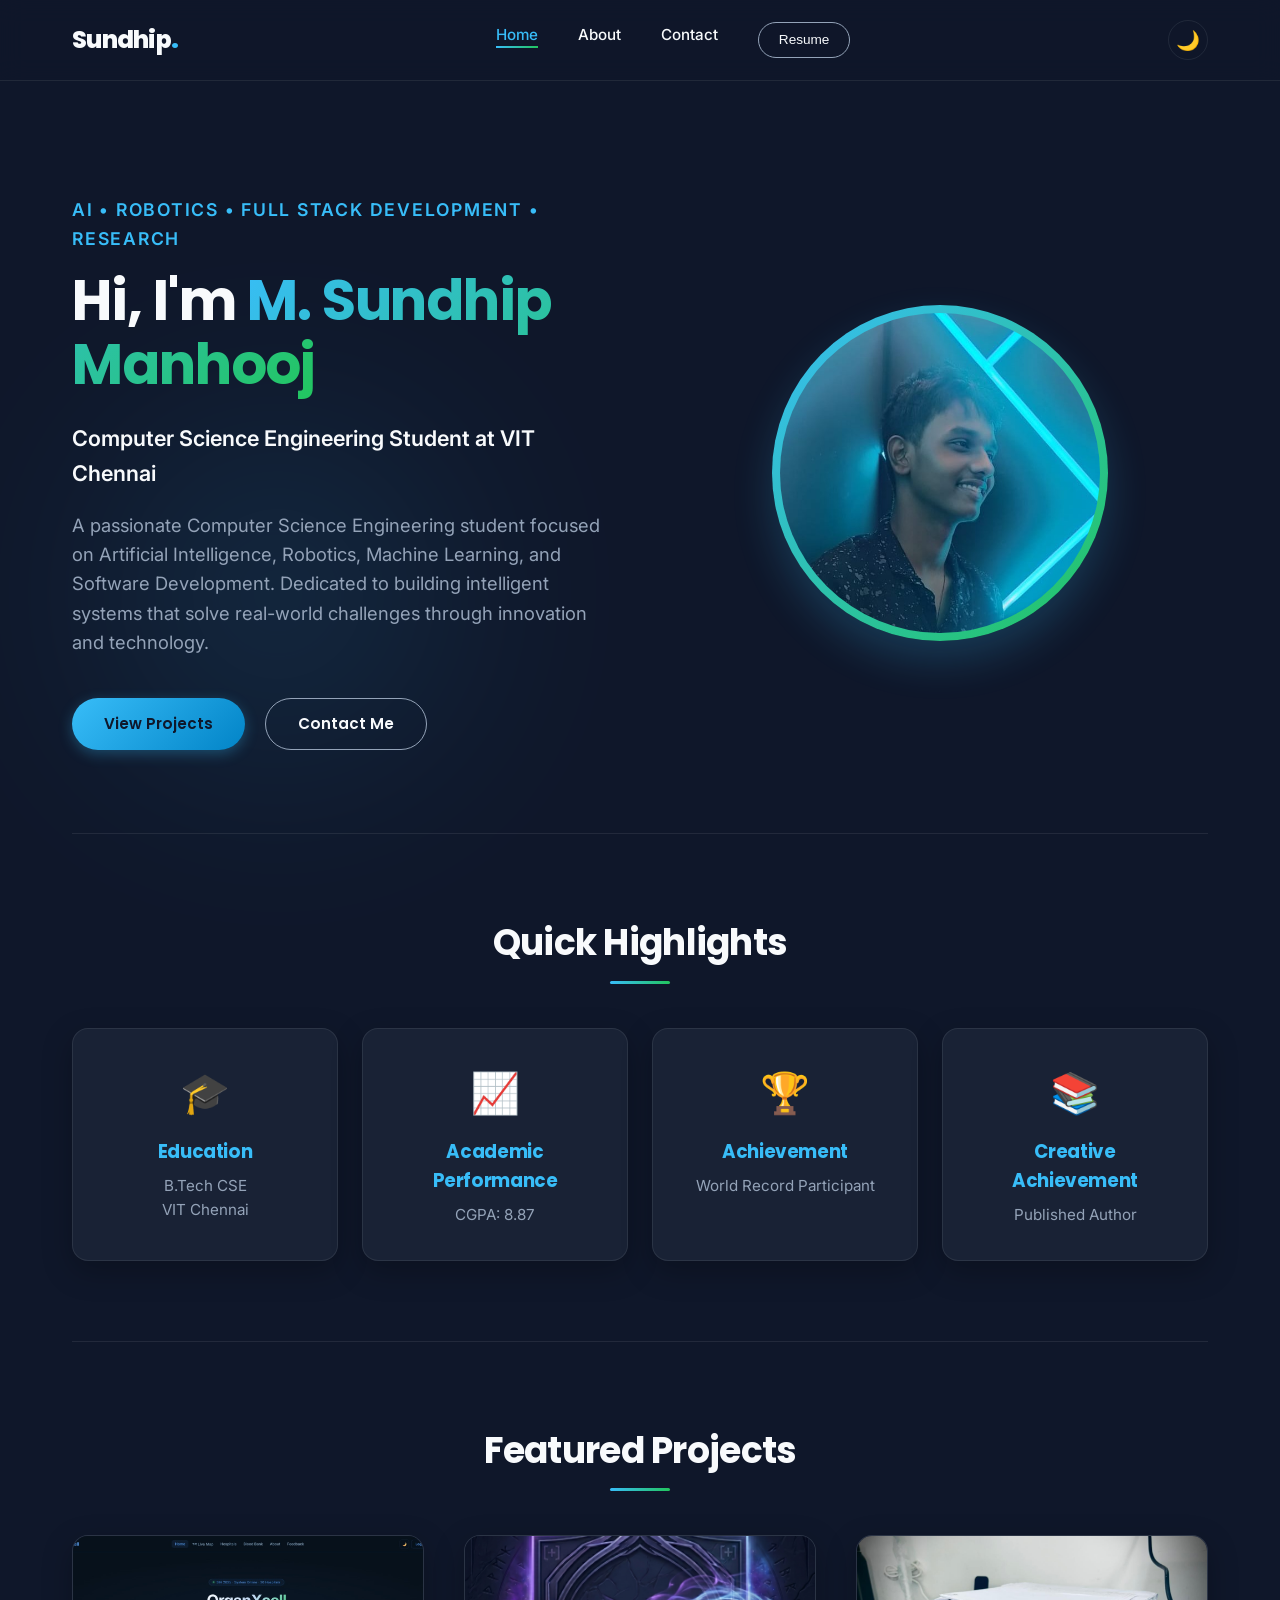
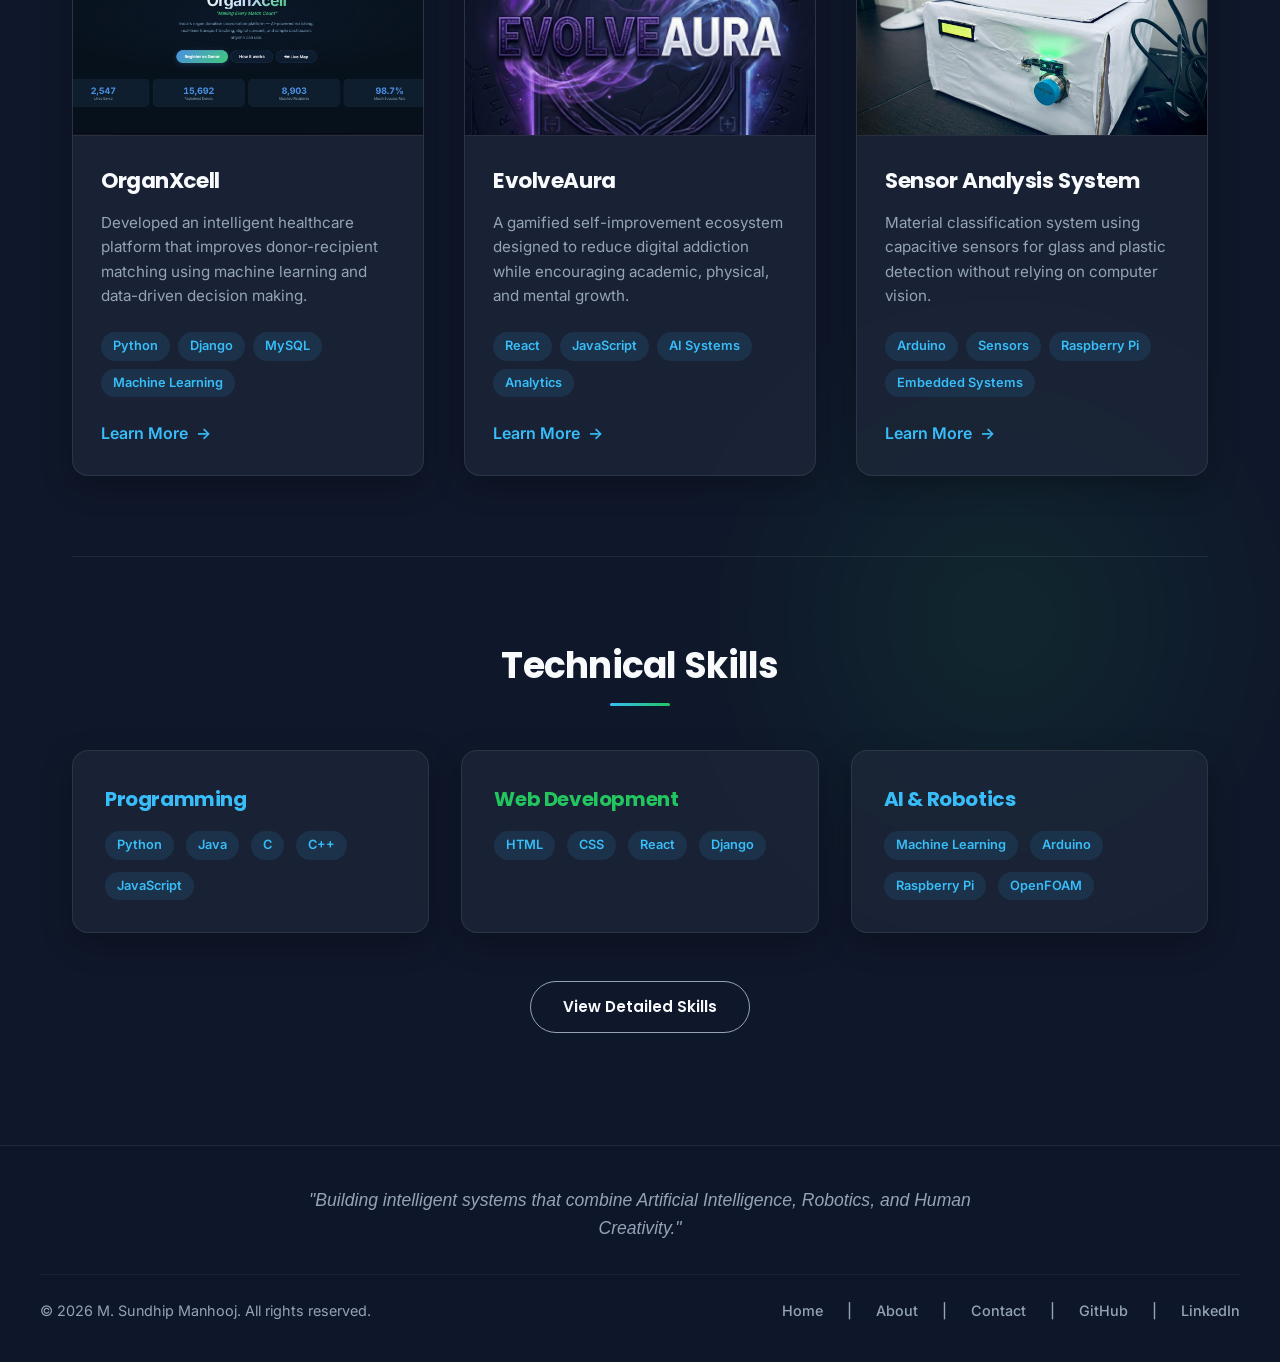
==== commit d807218c: "Added light/dark theme toggle and printable A4 resume page" ====
--- a/index.html
+++ b/index.html
@@ -21,14 +21,22 @@
                 <li><a href="index.html" class="active">Home</a></li>
                 <li><a href="about.html">About</a></li>
                 <li><a href="contact.html">Contact</a></li>
+                <li><a href="resume.html" class="btn btn-secondary" style="padding: 0.4rem 1.25rem; border-radius: 20px; font-size: 0.85rem;">Resume</a></li>
             </ul>
 
-            <!-- Hamburger Button for Mobile -->
-            <button class="menu-btn" aria-label="Toggle Navigation Menu">
-                <span></span>
-                <span></span>
-                <span></span>
-            </button>
+            <div style="display: flex; align-items: center; gap: 1rem;">
+                <!-- Theme Toggle Button -->
+                <button id="theme-toggle" class="theme-toggle-btn" aria-label="Toggle Theme">
+                    <span class="theme-icon">🌙</span>
+                </button>
+
+                <!-- Hamburger Button for Mobile -->
+                <button class="menu-btn" aria-label="Toggle Navigation Menu">
+                    <span></span>
+                    <span></span>
+                    <span></span>
+                </button>
+            </div>
         </nav>
 
         <!-- Mobile Drawer Navigation Menu -->
@@ -36,6 +44,7 @@
             <li><a href="index.html" class="active">Home</a></li>
             <li><a href="about.html">About</a></li>
             <li><a href="contact.html">Contact</a></li>
+            <li><a href="resume.html" class="btn btn-secondary" style="margin-top: 1rem; width: 80%; text-align: center;">Resume</a></li>
         </ul>
     </header>
 
--- a/styles/main.css
+++ b/styles/main.css
@@ -17,6 +17,76 @@
     --transition-speed: 0.3s;
     --border-radius: 16px;
     --max-width: 1200px;
+}
+
+/* --- LIGHT THEME OVERRIDES --- */
+[data-theme="light"] {
+    --bg-color: #f8fafc;
+    --card-bg: rgba(255, 255, 255, 0.75);
+    --card-border: rgba(15, 23, 42, 0.08);
+    --text-primary: #0f172a;
+    --text-secondary: #475569;
+    --nav-bg: rgba(248, 250, 252, 0.85);
+    --primary-glow: rgba(56, 189, 248, 0.15);
+    --accent-glow: rgba(34, 197, 94, 0.1);
+}
+
+[data-theme="light"] body::before, [data-theme="light"] body::after {
+    opacity: 0.07;
+}
+
+[data-theme="light"] .tag {
+    background-color: rgba(56, 189, 248, 0.12);
+}
+
+[data-theme="light"] .form-control {
+    background-color: rgba(255, 255, 255, 0.9);
+    border: 1px solid rgba(15, 23, 42, 0.12);
+}
+
+[data-theme="light"] .form-control:focus {
+    border-color: var(--primary);
+    box-shadow: 0 0 0 3px rgba(56, 189, 248, 0.2);
+}
+
+[data-theme="light"] .custom-alert {
+    background-color: #ffffff;
+    box-shadow: 0 10px 30px rgba(15, 23, 42, 0.12);
+}
+
+[data-theme="light"] .social-item a:hover {
+    color: #ffffff;
+}
+
+[data-theme="light"] .nav-links-mobile {
+    background-color: #f1f5f9;
+    box-shadow: -10px 0 30px rgba(15, 23, 42, 0.08);
+}
+
+/* Theme Toggle Button Styling */
+.theme-toggle-btn {
+    background: transparent;
+    border: 1px solid var(--card-border);
+    cursor: pointer;
+    font-size: 1.2rem;
+    width: 40px;
+    height: 40px;
+    border-radius: 50%;
+    display: flex;
+    align-items: center;
+    justify-content: center;
+    transition: all var(--transition-speed);
+    color: var(--text-primary);
+}
+
+.theme-toggle-btn:hover {
+    border-color: var(--primary);
+    background-color: rgba(255, 255, 255, 0.05);
+    transform: scale(1.05);
+}
+
+[data-theme="light"] .theme-toggle-btn:hover {
+    background-color: rgba(0, 0, 0, 0.05);
 }
 
 /* --- BASE & RESET --- */
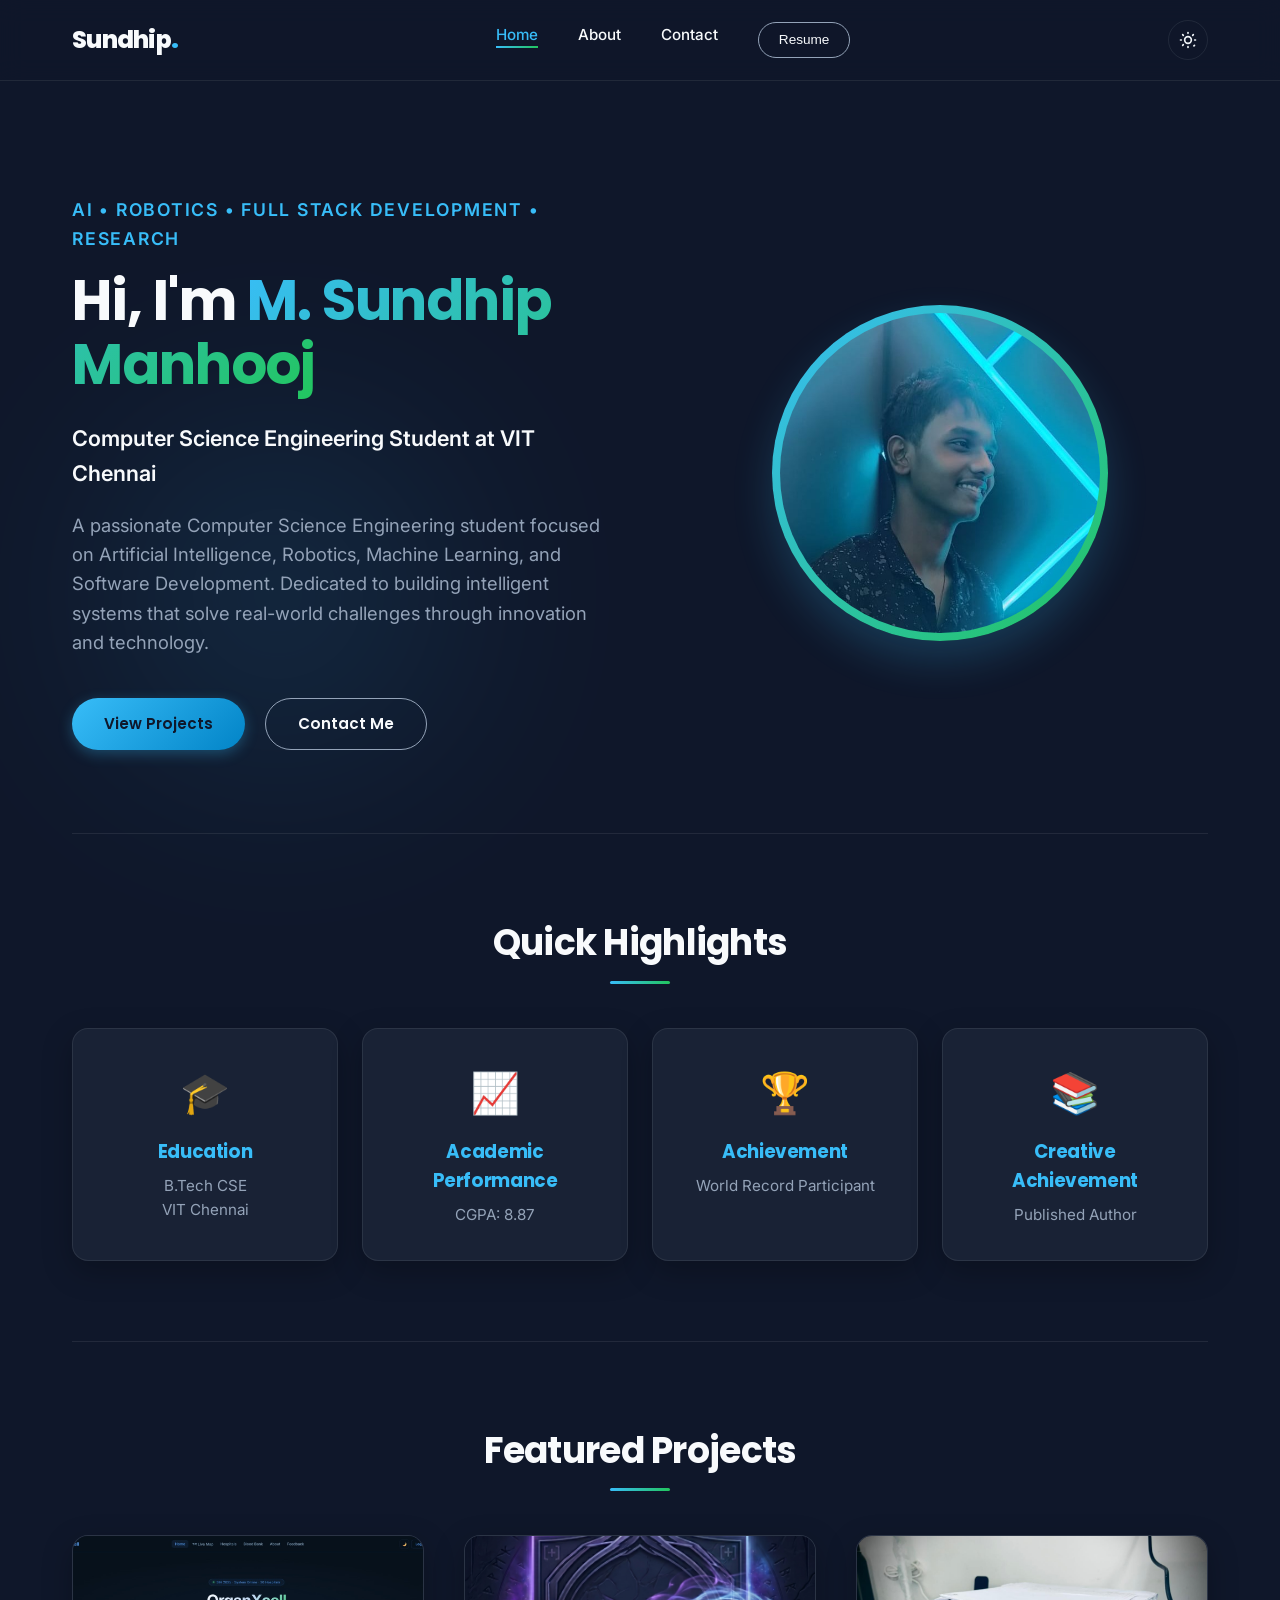
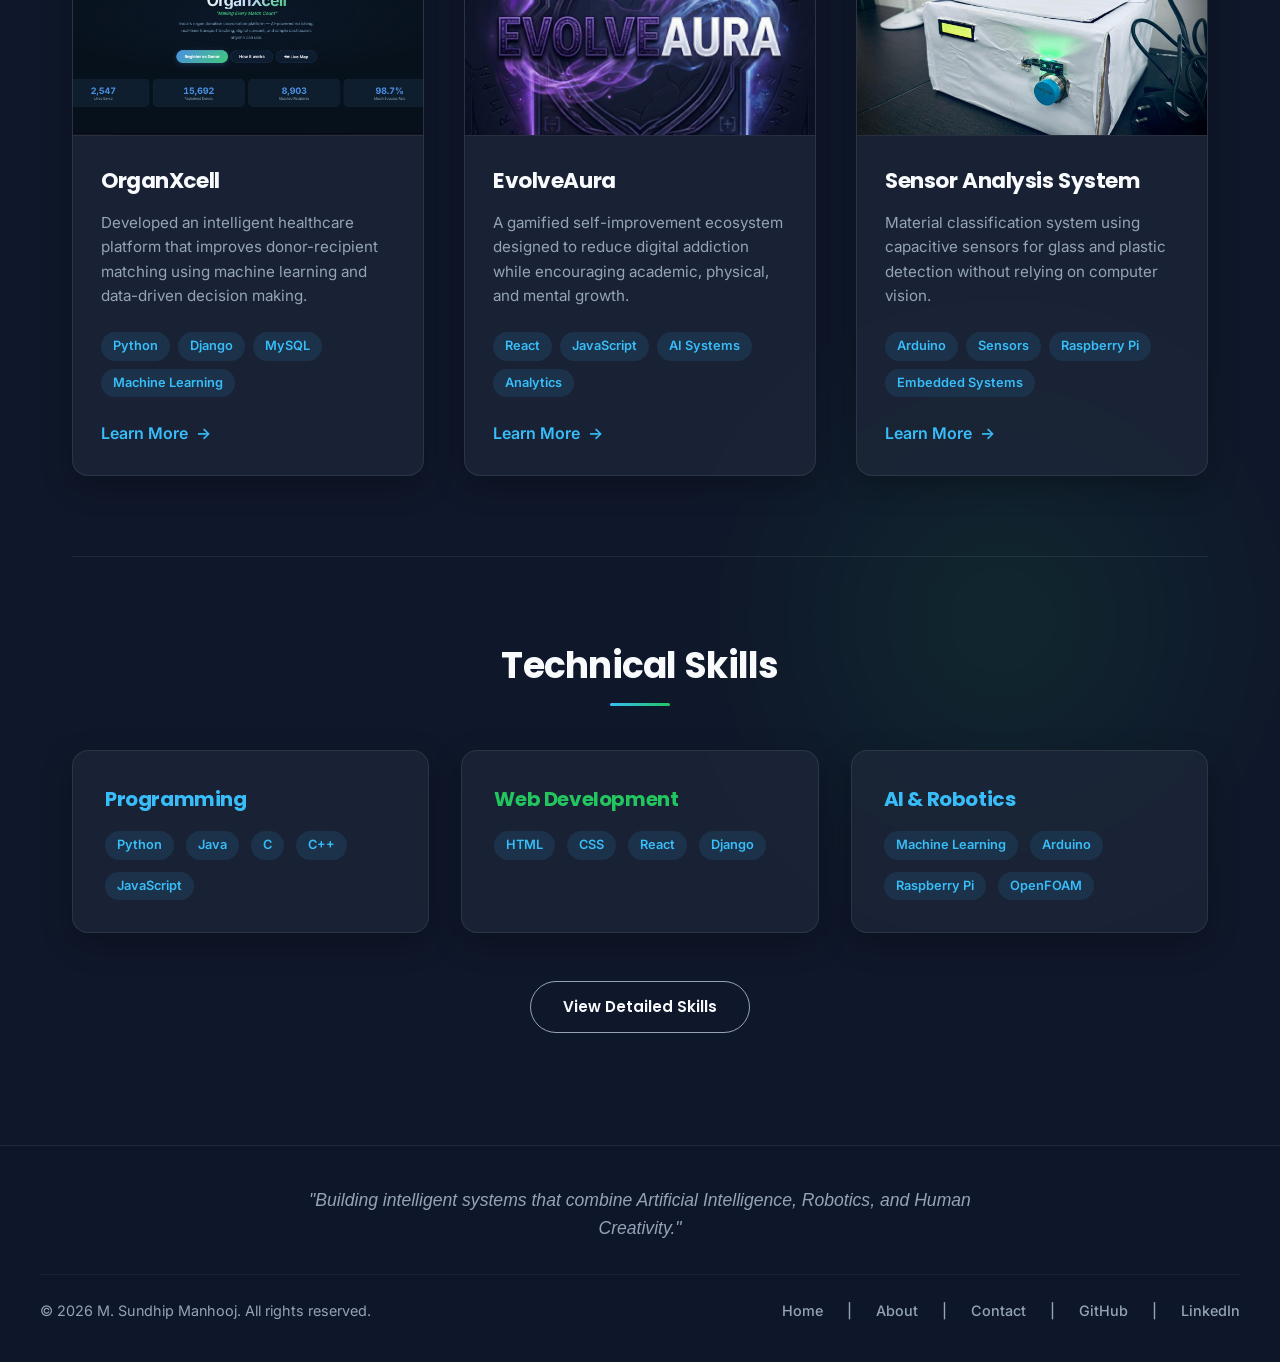
==== commit a1cedb54: "Integrated SVG theme toggle icons and added resume button under picture on about page" ====
--- a/index.html
+++ b/index.html
@@ -27,7 +27,14 @@
             <div style="display: flex; align-items: center; gap: 1rem;">
                 <!-- Theme Toggle Button -->
                 <button id="theme-toggle" class="theme-toggle-btn" aria-label="Toggle Theme">
-                    <span class="theme-icon">🌙</span>
+                    <!-- Moon Icon (Visible in Light Theme) -->
+                    <svg class="theme-icon-moon" fill="none" stroke="currentColor" stroke-width="2" viewBox="0 0 24 24" xmlns="http://www.w3.org/2000/svg">
+                        <path stroke-linecap="round" stroke-linejoin="round" d="M20.354 15.354A9 9 0 018.646 3.646 9.003 9.003 0 0012 21a9.003 9.003 0 008.354-5.646z"></path>
+                    </svg>
+                    <!-- Sun Icon (Visible in Dark Theme) -->
+                    <svg class="theme-icon-sun" fill="none" stroke="currentColor" stroke-width="2" viewBox="0 0 24 24" xmlns="http://www.w3.org/2000/svg">
+                        <path stroke-linecap="round" stroke-linejoin="round" d="M12 3v1m0 16v1m9-9h-1M4 12H3m15.364-6.364l-.707.707M6.343 17.657l-.707.707m0-12.728l.707.707m12.728 12.728l.707-.707M12 8a4 4 0 100 8 4 4 0 000-8z"></path>
+                    </svg>
                 </button>
 
                 <!-- Hamburger Button for Mobile -->
--- a/styles/main.css
+++ b/styles/main.css
@@ -68,7 +68,6 @@
     background: transparent;
     border: 1px solid var(--card-border);
     cursor: pointer;
-    font-size: 1.2rem;
     width: 40px;
     height: 40px;
     border-radius: 50%;
@@ -77,12 +76,40 @@
     justify-content: center;
     transition: all var(--transition-speed);
     color: var(--text-primary);
+    padding: 0;
+}
+
+.theme-toggle-btn svg {
+    width: 20px;
+    height: 20px;
+    transition: transform 0.5s cubic-bezier(0.175, 0.885, 0.32, 1.275), color var(--transition-speed);
+}
+
+/* Default Theme: Dark (shows Sun SVG, hides Moon SVG) */
+.theme-toggle-btn .theme-icon-moon {
+    display: none;
+}
+.theme-toggle-btn .theme-icon-sun {
+    display: block;
+    color: #f1f5f9;
+}
+
+/* Light Theme overrides: shows Moon SVG, hides Sun SVG */
+[data-theme="light"] .theme-toggle-btn .theme-icon-moon {
+    display: block;
+    color: #0f172a;
+}
+[data-theme="light"] .theme-toggle-btn .theme-icon-sun {
+    display: none;
 }
 
 .theme-toggle-btn:hover {
     border-color: var(--primary);
     background-color: rgba(255, 255, 255, 0.05);
-    transform: scale(1.05);
+}
+
+.theme-toggle-btn:hover svg {
+    transform: rotate(25deg) scale(1.1);
 }
 
 [data-theme="light"] .theme-toggle-btn:hover {
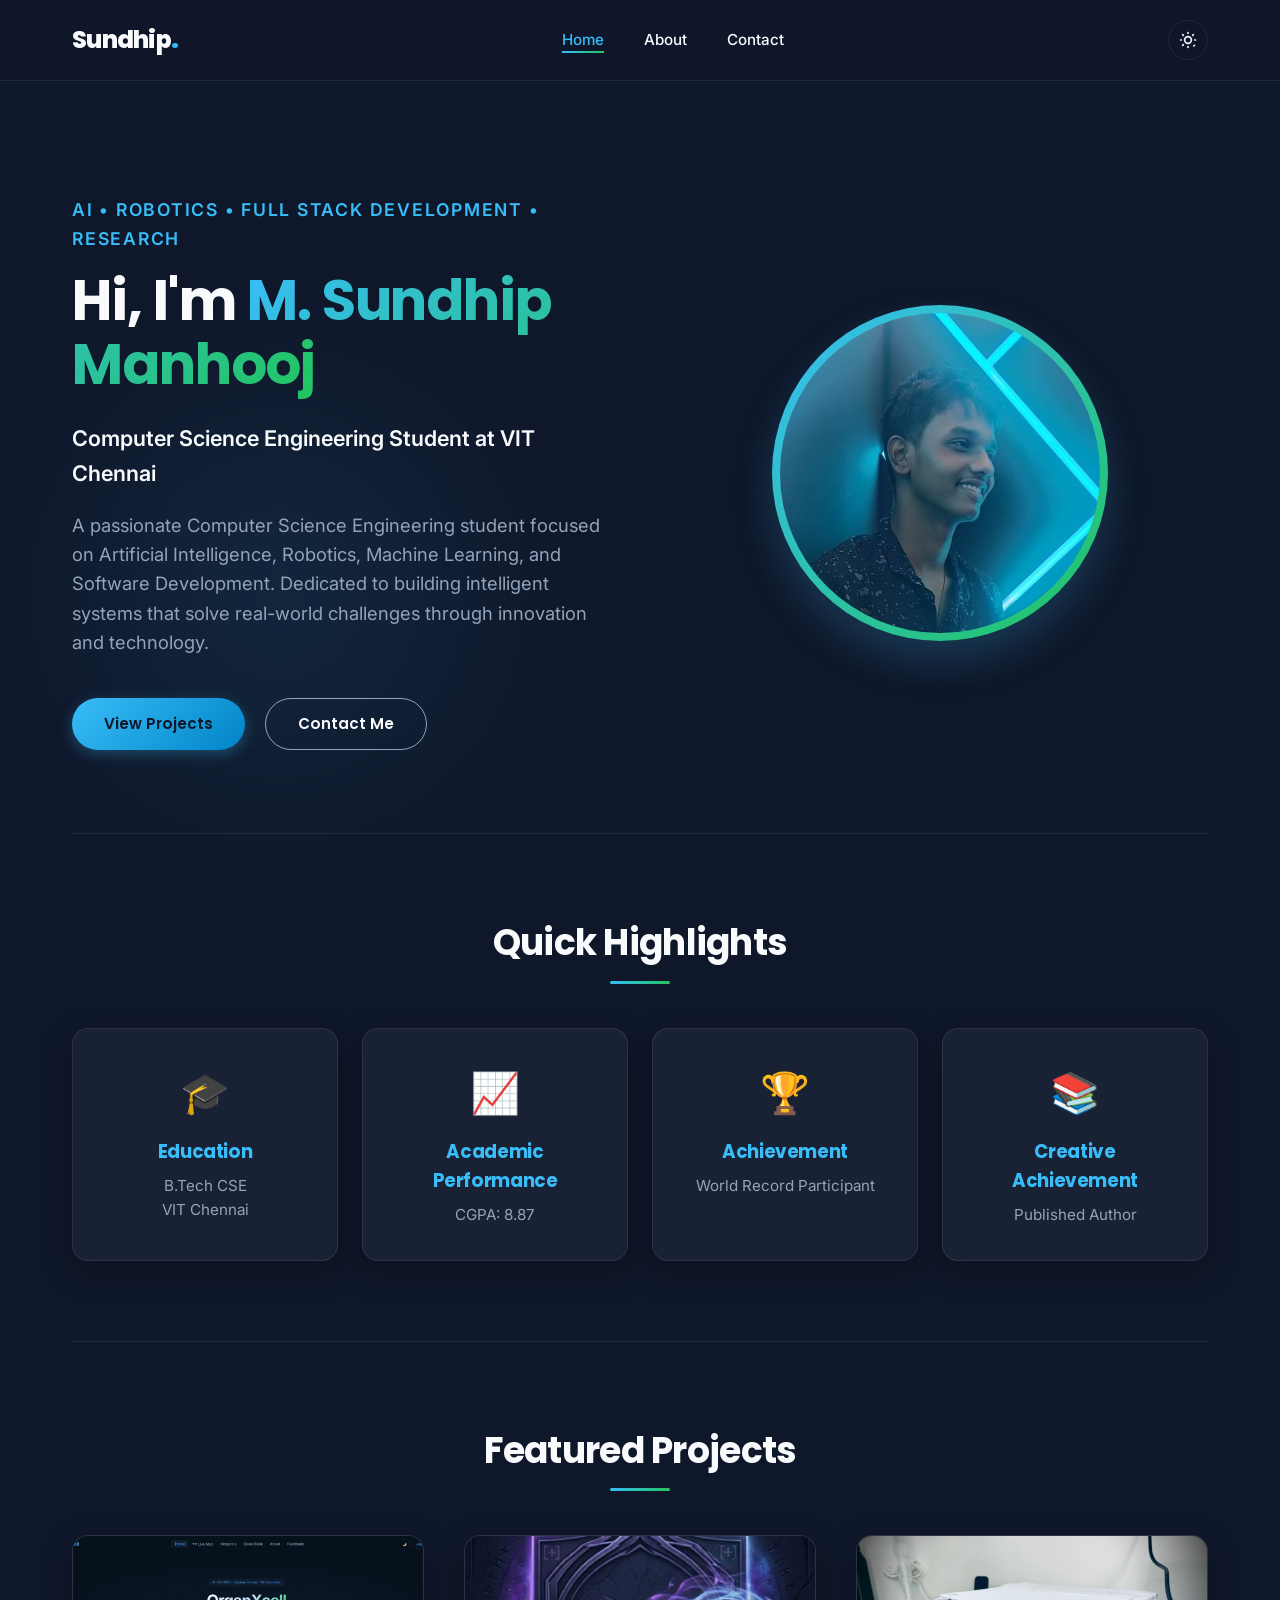
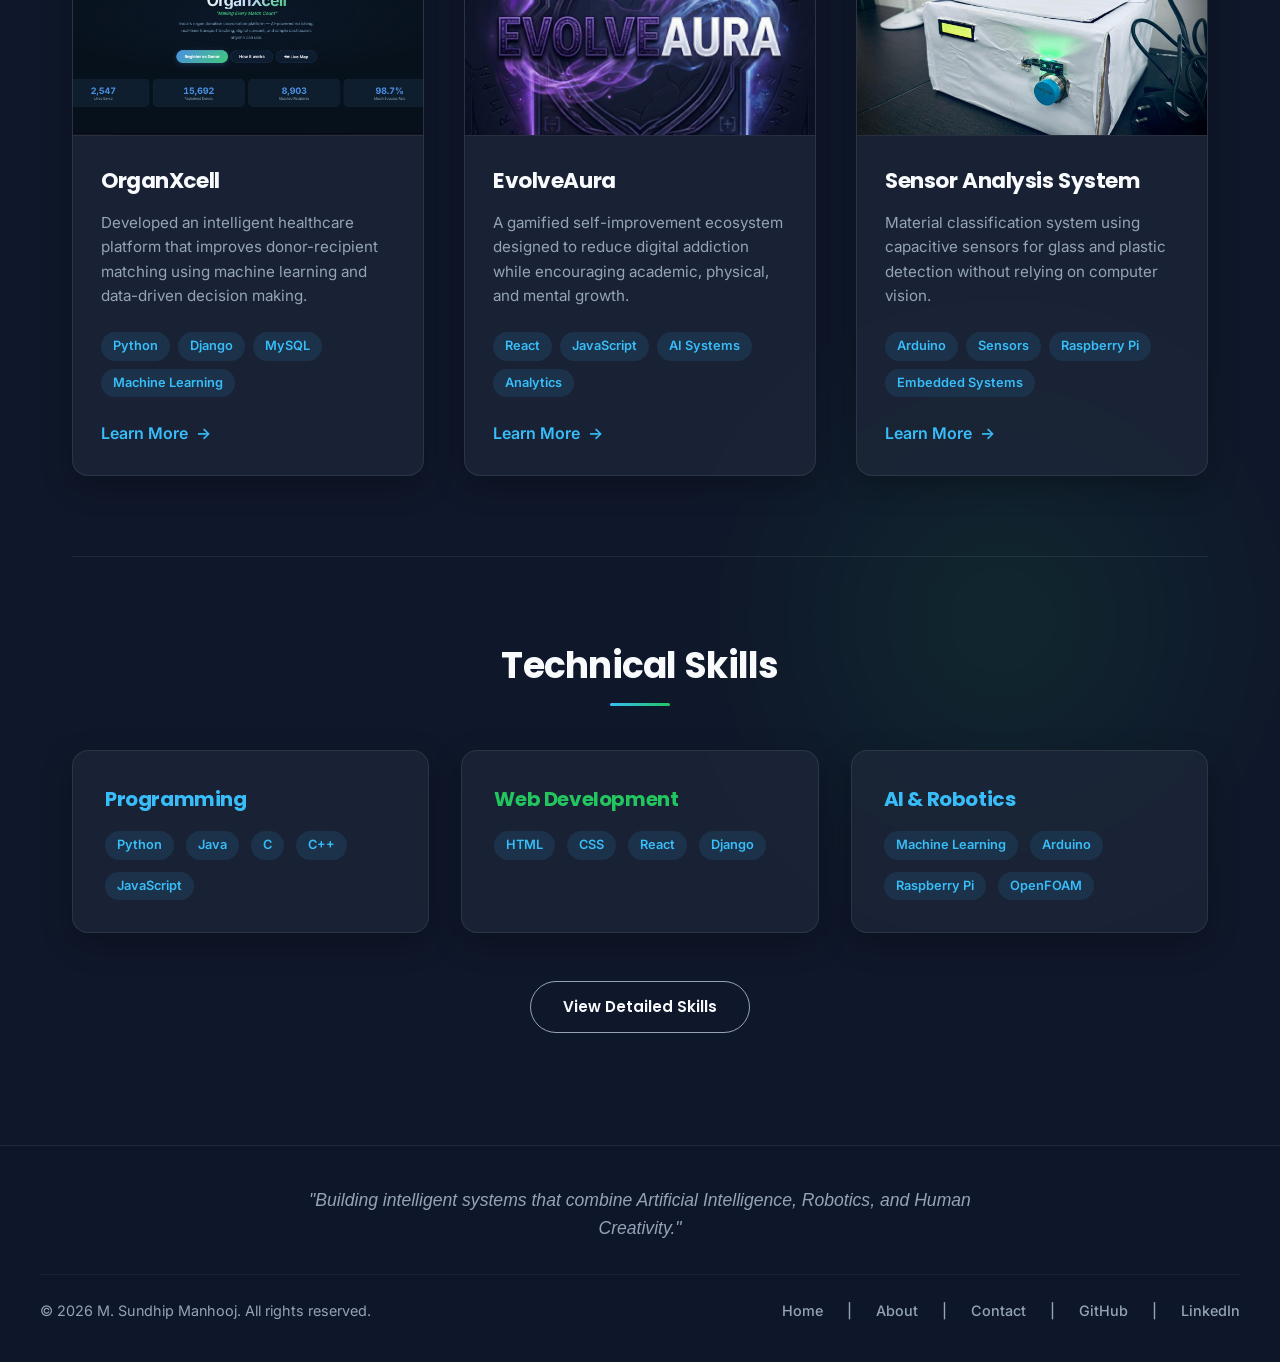
==== commit 73eb945e: "Removed resume button from header navigation bar on all pages" ====
--- a/index.html
+++ b/index.html
@@ -21,7 +21,6 @@
                 <li><a href="index.html" class="active">Home</a></li>
                 <li><a href="about.html">About</a></li>
                 <li><a href="contact.html">Contact</a></li>
-                <li><a href="resume.html" class="btn btn-secondary" style="padding: 0.4rem 1.25rem; border-radius: 20px; font-size: 0.85rem;">Resume</a></li>
             </ul>
 
             <div style="display: flex; align-items: center; gap: 1rem;">
@@ -51,7 +50,6 @@
             <li><a href="index.html" class="active">Home</a></li>
             <li><a href="about.html">About</a></li>
             <li><a href="contact.html">Contact</a></li>
-            <li><a href="resume.html" class="btn btn-secondary" style="margin-top: 1rem; width: 80%; text-align: center;">Resume</a></li>
         </ul>
     </header>
 
--- a/styles/main.css
+++ b/styles/main.css
@@ -25,10 +25,12 @@
     --card-bg: rgba(255, 255, 255, 0.75);
     --card-border: rgba(15, 23, 42, 0.08);
     --text-primary: #0f172a;
-    --text-secondary: #475569;
+    --text-secondary: #334155;    /* Darker slate for body text */
+    --primary: #0284c7;           /* High contrast blue for text link highlights */
+    --accent: #15803d;            /* Darker emerald green for achievements/timeline */
     --nav-bg: rgba(248, 250, 252, 0.85);
-    --primary-glow: rgba(56, 189, 248, 0.15);
-    --accent-glow: rgba(34, 197, 94, 0.1);
+    --primary-glow: rgba(2, 132, 199, 0.15);
+    --accent-glow: rgba(21, 128, 61, 0.1);
 }
 
 [data-theme="light"] body::before, [data-theme="light"] body::after {
